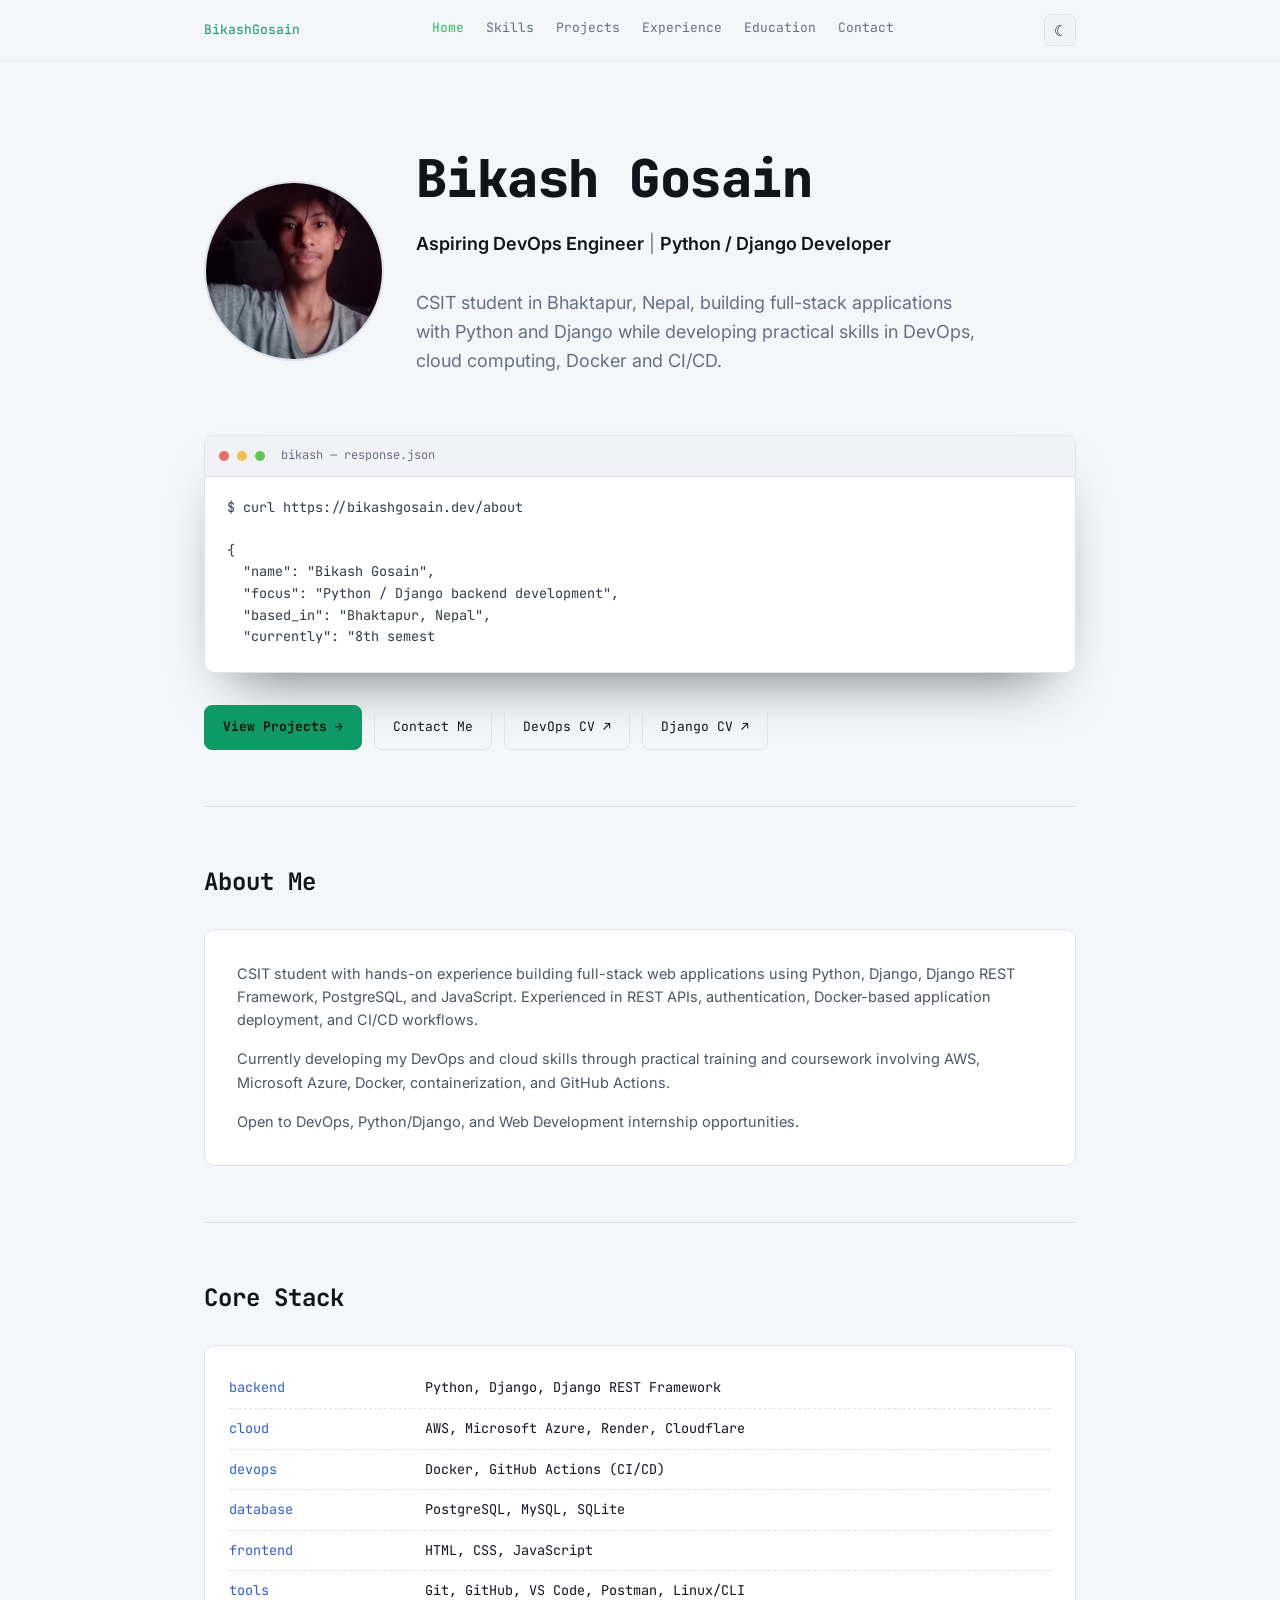
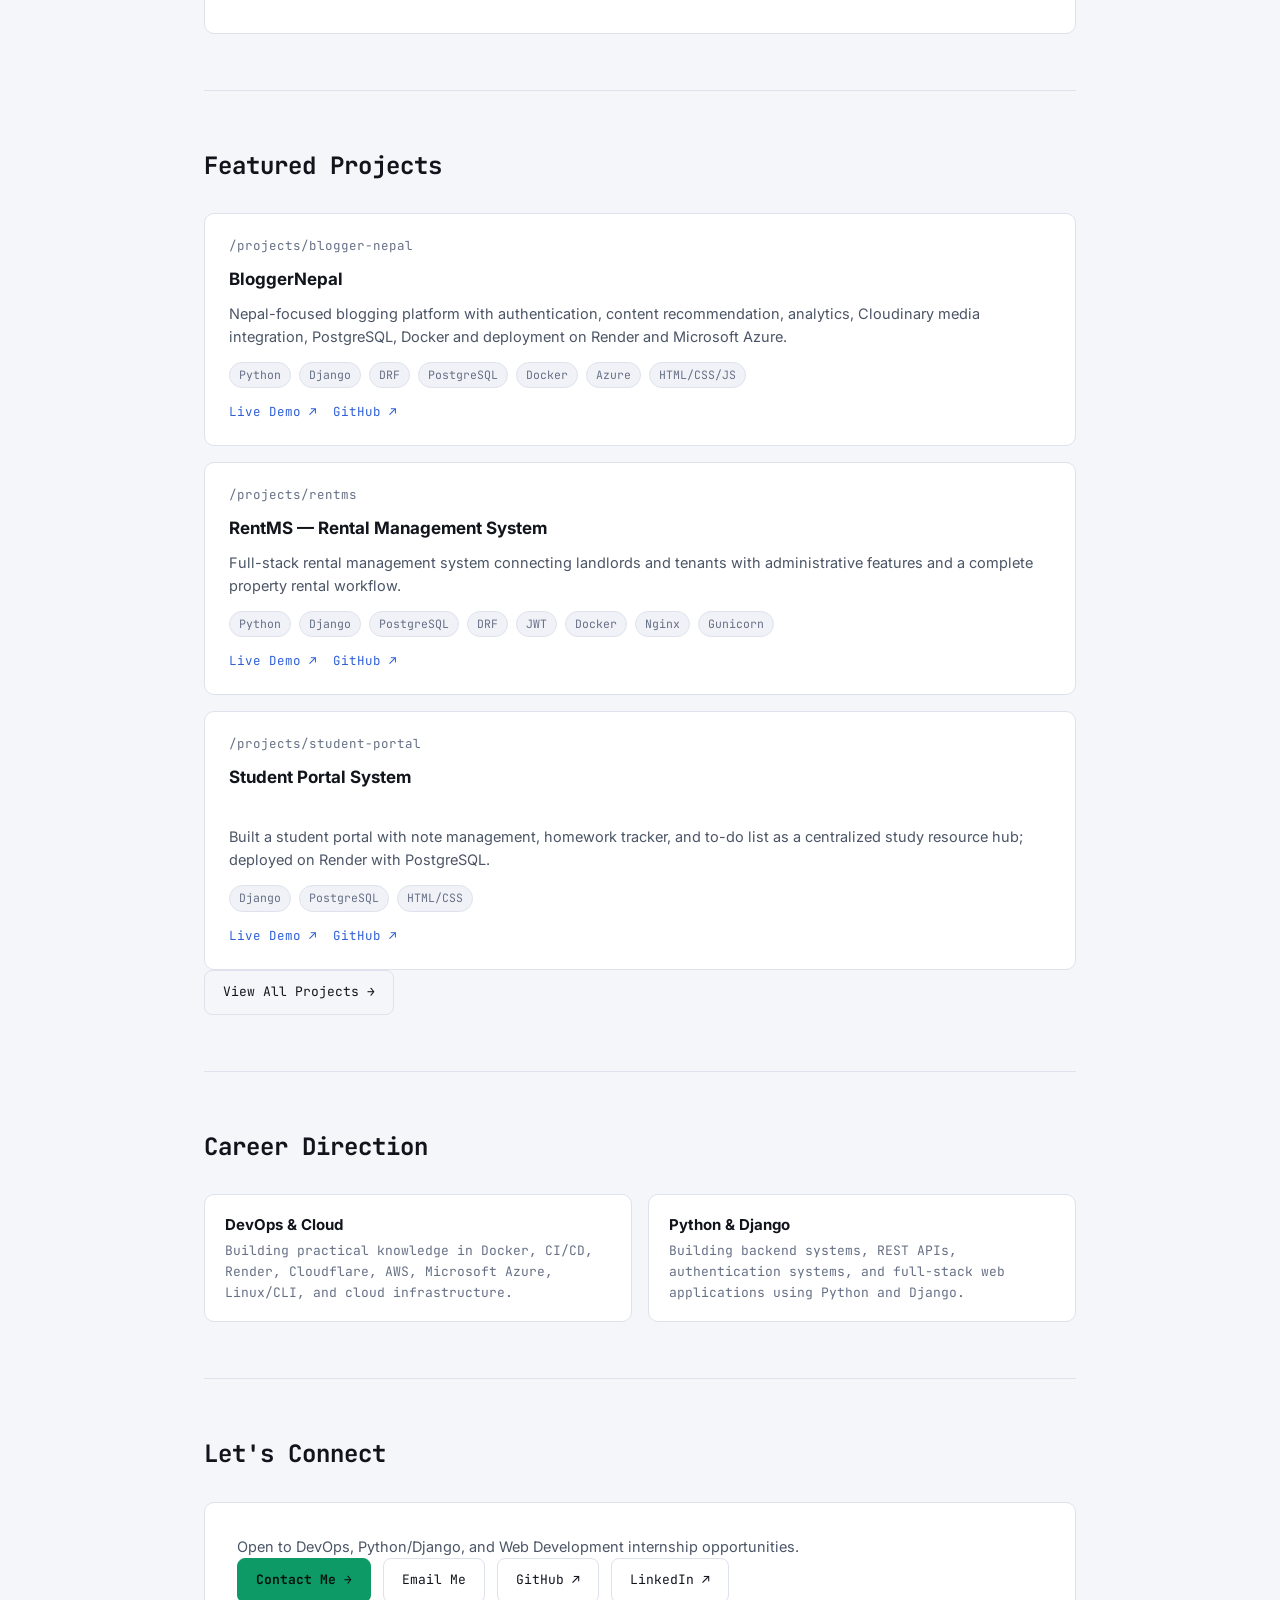
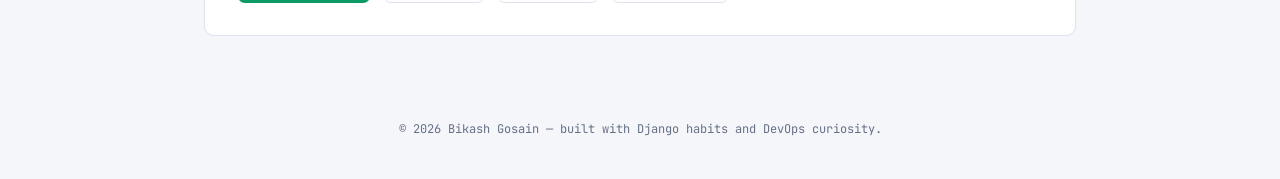
==== index.html @ 43675740 "update cv, add images for blogger nepal and student study porotol project" ====
<!DOCTYPE html>
<html lang="en">

<head>
  <meta charset="UTF-8">
  <meta name="viewport" content="width=device-width, initial-scale=1.0">

  <title>Bikash Gosain — DevOps Engineer & Python/Django Developer</title>

  <link rel="preconnect" href="https://fonts.googleapis.com">
  <link rel="preconnect" href="https://fonts.gstatic.com" crossorigin>

  <link
    href="https://fonts.googleapis.com/css2?family=JetBrains+Mono:wght@400;500;700;800&family=Inter:wght@400;500;600;700&display=swap"
    rel="stylesheet">

  <link rel="stylesheet" href="style.css">
</head>


<body>

  <header class="topbar">

    <div class="nav-inner">

      <span class="prompt">
        <a href="index.html">BikashGosain</a>
      </span>

      <nav class="routes" id="routes">

        <a href="index.html">Home</a>

        <a href="skills.html">Skills</a>

        <a href="projects.html">Projects</a>

        <a href="experience.html">Experience</a>

        <a href="education.html">Education</a>

        <a href="contact.html">Contact</a>

      </nav>


      <button class="theme-toggle" id="themeToggle" aria-label="Toggle light and dark theme">

        <span class="icon-sun">☀</span>
        <span class="icon-moon">☾</span>

      </button>


      <button class="nav-toggle" id="navToggle" aria-label="Toggle navigation" aria-expanded="false">

        menu

      </button>

    </div>

  </header>



  <main class="wrap">


    <!-- HERO -->

    <section class="hero" style="border-top:none;">

      <div class="hero-profile">

        <div class="profile-image-wrapper">
          <img src="assets/images/profile.jpeg" alt="Bikash Gosain" class="profile-image">
        </div>


        <div class="hero-content">

          <h1>
            Bikash Gosain
          </h1>

          <p class="role-line">
            <b>Aspiring DevOps Engineer</b>
            <span> | </span>
            <b>Python / Django Developer</b>
          </p>

          <p class="role-line">
            CSIT student in Bhaktapur, Nepal, building full-stack
            applications with Python and Django while developing
            practical skills in DevOps, cloud computing, Docker and CI/CD.
          </p>

        </div>

      </div>



      <!-- TERMINAL -->

      <div class="terminal">

        <div class="terminal-bar">

          <span class="dot r"></span>
          <span class="dot y"></span>
          <span class="dot g"></span>

          <span class="terminal-title">
            bikash — response.json
          </span>

        </div>


        <div class="terminal-body" id="typedOut" aria-label="Terminal output showing developer profile">
        </div>

      </div>



      <!-- BUTTONS -->

      <div class="cta-row">

        <a class="btn primary" href="projects.html">
          View Projects →
        </a>


        <a class="btn ghost" href="contact.html">
          Contact Me
        </a>


        <a class="btn ghost" href="assets/cv/Bikash-Gosain-DevOps-CV.pdf" target="_blank">
          DevOps CV ↗
        </a>


        <a class="btn ghost" href="assets/cv/Bikash-Gosain-Django-CV.pdf" target="_blank">
          Django CV ↗
        </a>

      </div>

    </section>



    <!-- PROFESSIONAL SUMMARY -->

    <section>




      <h2 class="section-title">
        About Me
      </h2>


      <div class="contact-panel">

        <p style="margin:0; color:var(--muted-text); font-size:14.5px;">

          CSIT student with hands-on experience building full-stack
          web applications using Python, Django, Django REST Framework,
          PostgreSQL, and JavaScript. Experienced in REST APIs,
          authentication, Docker-based application deployment, and
          CI/CD workflows.

        </p>


        <p style="margin:16px 0 0; color:var(--muted-text); font-size:14.5px;">

          Currently developing my DevOps and cloud skills through
          practical training and coursework involving AWS,
          Microsoft Azure, Docker, containerization,
          and GitHub Actions.

        </p>


        <p style="margin:16px 0 0; color:var(--muted-text); font-size:14.5px;">

          Open to DevOps, Python/Django, and Web Development
          internship opportunities.

        </p>

      </div>

    </section>



    <!-- CORE TECHNOLOGIES -->

    <section>




      <h2 class="section-title">
        Core Stack
      </h2>


      <div class="config">


        <div class="config-row">

          <span class="config-key">
            backend
          </span>

          <span class="config-val">
            Python, Django, Django REST Framework
          </span>

        </div>



        <div class="config-row">

          <span class="config-key">
            cloud
          </span>

          <span class="config-val">
            AWS, Microsoft Azure, Render, Cloudflare
          </span>

        </div>



        <div class="config-row">

          <span class="config-key">
            devops
          </span>

          <span class="config-val">
            Docker, GitHub Actions (CI/CD)
          </span>

        </div>



        <div class="config-row">

          <span class="config-key">
            database
          </span>

          <span class="config-val">
            PostgreSQL, MySQL, SQLite
          </span>

        </div>



        <div class="config-row">

          <span class="config-key">
            frontend
          </span>

          <span class="config-val">
            HTML, CSS, JavaScript
          </span>

        </div>



        <div class="config-row">

          <span class="config-key">
            tools
          </span>

          <span class="config-val">
            Git, GitHub, VS Code, Postman, Linux/CLI
          </span>

        </div>


      </div>

    </section>



    <!-- FEATURED PROJECTS -->

    <section>



      <h2 class="section-title">
        Featured Projects
      </h2>



      <div class="projects">


        <!-- BloggerNepal -->

        <article class="card">

          <div class="card-top">

            <span class="card-route">
              /projects/blogger-nepal
            </span>

          </div>


          <h3 class="card-title">
            BloggerNepal
          </h3>
          <p class="card-desc">

            Nepal-focused blogging platform with authentication,
            content recommendation, analytics, Cloudinary media
            integration, PostgreSQL, Docker and deployment on
  Render and Microsoft Azure.

          </p>


          <div class="tags">
            <span class="tag">Python</span>
            <span class="tag">Django</span>
            <span class="tag">DRF</span>
            <span class="tag">PostgreSQL</span>
            <span class="tag">Docker</span>
            <span class="tag">Azure</span>
            <span class="tag">HTML/CSS/JS</span>
          </div>


          <div class="card-links">

            <a href="https://web-based-blogging-platform-with-content.onrender.com" target="_blank"
              rel="noopener noreferrer">
              Live Demo ↗
            </a>

            <a href="https://github.com/BikashGosain/BloggerNepal" target="_blank" rel="noopener noreferrer">
              GitHub ↗
            </a>

          </div>

        </article>



        <!-- RentMS -->

        <article class="card">

          <div class="card-top">

            <span class="card-route">
              /projects/rentms
            </span>

          </div>


          <h3 class="card-title">
            RentMS — Rental Management System
          </h3>

          <p class="card-desc">

            Full-stack rental management system connecting
            landlords and tenants with administrative features
            and a complete property rental workflow.

          </p>


          <div class="tags">

            <span class="tag">Python</span>
            <span class="tag">Django</span>
            <span class="tag">PostgreSQL</span>
            <span class="tag">DRF</span>
            <span class="tag">JWT</span>
            <span class="tag">Docker</span>
            <span class="tag">Nginx</span>
            <span class="tag">Gunicorn</span>

          </div>


          <div class="card-links">

            <a href="https://bikashgosain.com.np" target="_blank" rel="noopener noreferrer">
              Live Demo ↗
            </a>

            <a href="https://github.com/BikashGosain/Rent_Management_System" target="_blank" rel="noopener noreferrer">
              GitHub ↗
            </a>

          </div>

        </article>
      <!-- Student Portal -->

      <article class="card">

        <div class="card-top">
          <span class="card-route">/projects/student-portal</span>
        </div>

        <h2 class="card-title">
          Student Portal System
        </h2>
<br>

        <p class="card-desc">
  Built a student portal with note management, homework
  tracker, and to-do list as a centralized study resource
  hub; deployed on Render with PostgreSQL.
</p>

        <div class="tags">
          <span class="tag">Django</span>
          <span class="tag">PostgreSQL</span>
          <span class="tag">HTML/CSS</span>
        </div>

        <div class="card-links">

          <a
            href="https://student-study-portal-lrz7.onrender.com"
            target="_blank"
            rel="noopener">
            Live Demo ↗
          </a>

          <a
            href="https://github.com/BikashGosain/Student-Study-Portal"
            target="_blank"
            rel="noopener">
            GitHub ↗
          </a>

        </div>

      </article>

      </div>



      <div class="cta-row">

        <a class="btn ghost" href="projects.html">
          View All Projects →
        </a>

      </div>

    </section>



    <!-- CAREER DIRECTION -->

    <section>



      <h2 class="section-title">
        Career Direction
      </h2>


      <div class="grid-2">


        <div class="mini-card">

          <h3>
            DevOps &amp; Cloud
          </h3>

          <p>

            Building practical knowledge in Docker,
            CI/CD, Render, Cloudflare, AWS, Microsoft Azure,
            Linux/CLI, and cloud infrastructure.

          </p>

        </div>



        <div class="mini-card">

          <h3>
            Python &amp; Django
          </h3>

          <p>

            Building backend systems, REST APIs,
            authentication systems, and full-stack
            web applications using Python and Django.

          </p>

        </div>


      </div>

    </section>



    <!-- CONTACT CTA -->

    <section>




      <h2 class="section-title">
        Let's Connect
      </h2>


      <div class="contact-panel">

        <p style="margin:0; color:var(--muted-text); font-size:14.5px;">

          Open to DevOps, Python/Django, and Web Development
          internship opportunities.

        </p>


        <div class="cta-row">

          <a class="btn primary" href="contact.html">
            Contact Me →
          </a>


          <a class="btn ghost" href="mailto:bikashgosain0@gmail.com">
            Email Me
          </a>


          <a class="btn ghost" href="https://github.com/BikashGosain" target="_blank" rel="noopener noreferrer">
            GitHub ↗
          </a>


          <a class="btn ghost" href="https://www.linkedin.com/in/bikash-gosain/" target="_blank"
            rel="noopener noreferrer">
            LinkedIn ↗
          </a>

        </div>

      </div>

    </section>


  </main>



  <footer>

    © <span id="year"></span>
    Bikash Gosain — built with Django habits and DevOps curiosity.

  </footer>



  <button class="to-top" id="toTop" aria-label="Scroll back to top">
    ↑
  </button>



  <script src="script.js"></script>

</body>

</html>
---- style.css ----
:root{
    --ink:#0B0E14;
    --panel:#12151E;
    --panel-alt:#171B26;
    --line:#242938;
    --fog:#8A93A6;
    --paper:#E9ECF3;
    --signal:#34D399;
    --signal-dim:#1F5B45;
    --wire:#5B8DEF;
    --warn:#F5B942;
    --muted-text:#B7BECC;
    --term-text:#C7CEDB;
    --radius:10px;
    --mono:'JetBrains Mono', ui-monospace, monospace;
    --sans:'Inter', -apple-system, sans-serif;
    color-scheme:dark;
  }
  html[data-theme="light"]{
    --ink:#F4F6FA;
    --panel:#FFFFFF;
    --panel-alt:#F0F2F7;
    --line:#DEE2EC;
    --fog:#667085;
    --paper:#12141C;
    --signal:#0E9A66;
    --signal-dim:#BFEBDC;
    --wire:#2F5FD6;
    --warn:#B4780A;
    --muted-text:#4B5566;
    --term-text:#33394A;
    color-scheme:light;
  }
  *{box-sizing:border-box;}
  html{scroll-behavior:smooth;}
  body{
    margin:0;
    background:var(--ink);
    color:var(--paper);
    font-family:var(--sans);
    line-height:1.6;
    -webkit-font-smoothing:antialiased;
    transition:background .2s ease, color .2s ease;
  }
  a{color:inherit;}
  ::selection{background:var(--signal-dim); color:var(--paper);}

  .wrap{max-width:920px; margin:0 auto; padding:0 24px;}

  /* ---------- NAV ---------- */
  header.topbar{
    position:sticky; top:0; z-index:50;
    background:color-mix(in srgb, var(--ink) 86%, transparent);
    backdrop-filter:blur(10px);
    border-bottom:1px solid var(--line);
    transition:background .2s ease, border-color .2s ease;
  }
  .nav-inner{
    max-width:920px; margin:0 auto; padding:14px 24px;
    display:flex; align-items:center; justify-content:space-between;
    font-family:var(--mono); font-size:13px;
  }
  .prompt{color:var(--signal); white-space:nowrap;}
  .prompt span{color:var(--fog);}
  .prompt a {
  color: inherit;
  text-decoration: none;
}
  nav.routes{display:flex; gap:22px;}
  nav.routes a{
    color:var(--fog); text-decoration:none; font-size:13px;
    transition:color .15s ease;
    border-bottom:1px solid transparent;
    padding-bottom:2px;
  }
  nav.routes a:hover, nav.routes a:focus-visible{ color:var(--paper); border-bottom-color:var(--signal); outline:none;}
  .nav-toggle{display:none; background:none; border:1px solid var(--line); color:var(--paper); border-radius:6px; padding:6px 10px; font-family:var(--mono); cursor:pointer;}

  @media (max-width:640px){
    nav.routes{
      position:absolute; top:100%; left:0; right:0;
      background:var(--panel); border-bottom:1px solid var(--line);
      flex-direction:column; padding:14px 24px; gap:14px;
      display:none;
    }
    nav.routes.open{display:flex;}
    .nav-toggle{display:inline-block;}
  }

  /* ---------- HERO ---------- */
  .hero{padding:76px 0 56px;}
  .eyebrow{
    font-family:var(--mono); font-size:12.5px; color:var(--signal);
    display:inline-flex; align-items:center; gap:8px;
    border:1px solid var(--signal-dim); background:rgba(52,211,153,0.06);
    padding:5px 10px; border-radius:6px; margin-bottom:22px;
  }
  .eyebrow::before{content:"●"; font-size:8px; color:var(--signal);}
  h1{
    font-family:var(--mono); font-weight:800;
    font-size:clamp(32px, 6vw, 52px);
    letter-spacing:-0.01em;
    margin:0 0 10px;
    color:var(--paper);
  }
  .role-line{
    font-size:18px; color:var(--fog); margin:0 0 30px; max-width:560px;
  }
  .role-line b{color:var(--paper); font-weight:600;}

  .terminal{
    background:var(--panel); border:1px solid var(--line); border-radius:var(--radius);
    overflow:hidden; box-shadow:0 30px 60px -30px rgba(0,0,0,0.6);
    margin-bottom:32px;
  }
  .terminal-bar{
    display:flex; align-items:center; gap:8px;
    padding:10px 14px; border-bottom:1px solid var(--line); background:var(--panel-alt);
  }
  .dot{width:10px; height:10px; border-radius:50%;}
  .dot.r{background:#ED6A5E;} .dot.y{background:#F4BF4F;} .dot.g{background:#61C554;}
  .terminal-title{margin-left:8px; font-family:var(--mono); font-size:12px; color:var(--fog);}
  .terminal-body{
    font-family:var(--mono); font-size:13.5px; padding:20px 22px 24px;
    color:var(--term-text); white-space:pre-wrap; min-height:168px;
  }
  .terminal-body .cmd{color:var(--signal);}
  .terminal-body .key{color:var(--wire);}
  .terminal-body .str{color:#E8B776;}
  .terminal-body .bool{color:var(--signal);}
  .cursor{display:inline-block; width:7px; height:15px; background:var(--signal); vertical-align:-2px; animation:blink 1s steps(1) infinite;}
  @media (prefers-reduced-motion: reduce){ .cursor{animation:none;} }
  @keyframes blink{50%{opacity:0;}}

  .cta-row{display:flex; flex-wrap:wrap; gap:12px;}
  .btn{
    font-family:var(--mono); font-size:13px; text-decoration:none;
    padding:11px 18px; border-radius:8px; border:1px solid var(--line);
    display:inline-flex; align-items:center; gap:8px; transition:all .15s ease;
  }
  .btn.primary{background:var(--signal); color:#04140D; border-color:var(--signal); font-weight:700;}
  .btn.primary:hover{background:#2ebd8a;}
  .btn.ghost{color:var(--paper);}
  .btn.ghost:hover{border-color:var(--fog);}

  /* ---------- SECTION SHELL ---------- */
  section{padding:56px 0; border-top:1px solid var(--line);}
  .route-label{
    font-family:var(--mono); font-size:12.5px; color:var(--fog);
    display:flex; align-items:center; gap:10px; margin-bottom:8px;
  }
  .method{color:var(--wire); font-weight:700;}
  .status{
    margin-left:auto; font-size:11px; color:var(--signal);
    border:1px solid var(--signal-dim); padding:2px 8px; border-radius:20px;
  }
  h2.section-title{
    font-family:var(--mono); font-size:24px; margin:0 0 28px; color:var(--paper);
  }

  /* ---------- SKILLS (config style) ---------- */
  .config{
    background:var(--panel); border:1px solid var(--line); border-radius:var(--radius);
    padding:22px 24px; font-family:var(--mono); font-size:13.5px;
  }
  .config-row{
    display:grid; grid-template-columns:180px 1fr; gap:16px;
    padding:9px 0; border-bottom:1px dashed var(--line);
  }
  .config-row:last-child{border-bottom:none;}
  .config-key{color:var(--wire);}
  .config-val{color:var(--paper);}
  @media (max-width:560px){
    .config-row{grid-template-columns:1fr;}
    .config-key{color:var(--wire); font-weight:700;}
  }

  /* ---------- PROJECTS ---------- */
  .projects{display:flex; flex-direction:column; gap:16px;}
  .card{
    background:var(--panel); border:1px solid var(--line); border-radius:var(--radius);
    padding:22px 24px; transition:border-color .15s ease, transform .15s ease;
  }
  .card:hover{border-color:#3a4257;}
  .card-top{
    display:flex; align-items:center; flex-wrap:wrap; gap:10px; margin-bottom:10px;
    font-family:var(--mono); font-size:12.5px;
  }
  .card-route{color:var(--fog);}
  .card-title{
    font-family:var(--sans); font-weight:700; font-size:17px; color:var(--paper);
    margin:0 0 8px;
  }
  .card-desc{color:var(--muted-text); font-size:14.5px; margin:0 0 14px;}
  .tags{display:flex; flex-wrap:wrap; gap:8px; margin-bottom:14px;}
  .tag{
    font-family:var(--mono); font-size:11.5px; color:var(--fog);
    background:var(--panel-alt); border:1px solid var(--line);
    padding:3px 9px; border-radius:20px;
  }
  .card-links{display:flex; gap:16px; font-family:var(--mono); font-size:12.5px;}
  .card-links a{color:var(--wire); text-decoration:none; border-bottom:1px solid transparent;}
  .card-links a:hover{border-bottom-color:var(--wire);}

  /* ---------- EXPERIENCE (log style) ---------- */
  .log{border-left:2px solid var(--line); margin-left:6px; padding-left:24px;}
  .log-entry{position:relative; padding-bottom:32px;}
  .log-entry:last-child{padding-bottom:0;}
  .log-entry::before{
    content:""; position:absolute; left:-30px; top:4px;
    width:9px; height:9px; border-radius:50%; background:var(--signal);
    box-shadow:0 0 0 4px rgba(52,211,153,0.12);
  }
  .log-time{font-family:var(--mono); font-size:12px; color:var(--signal); margin-bottom:4px;}
  .log-role{font-weight:700; font-size:16px; color:var(--paper); margin:0 0 2px;}
  .log-org{font-family:var(--mono); font-size:12.5px; color:var(--fog); margin-bottom:10px;}
  .log-entry ul{margin:0; padding-left:18px; color:var(--muted-text); font-size:14.5px;}
  .log-entry li{margin-bottom:6px;}

  /* ---------- EDUCATION / CERTS ---------- */
  .grid-2{display:grid; grid-template-columns:1fr 1fr; gap:16px;}
  @media (max-width:640px){ .grid-2{grid-template-columns:1fr;} }
  .mini-card{
    background:var(--panel); border:1px solid var(--line); border-radius:var(--radius);
    padding:18px 20px;
  }
  .mini-card h3{margin:0 0 4px; font-size:15px; color:var(--paper);}
  .mini-card p{margin:0; font-size:13px; color:var(--fog); font-family:var(--mono);}
  .pill-list{display:flex; flex-wrap:wrap; gap:8px; margin-top:14px;}
  .pill{
    font-family:var(--mono); font-size:12px; color:var(--paper);
    background:var(--panel-alt); border:1px solid var(--line); padding:5px 11px; border-radius:20px;
  }

  /* ---------- CONTACT ---------- */
  .contact-panel{
    background:var(--panel); border:1px solid var(--line); border-radius:var(--radius);
    padding:32px; text-align:left;
  }
  .contact-grid{display:flex; flex-wrap:wrap; gap:28px; margin-top:18px;}
  .contact-item{font-family:var(--mono); font-size:13.5px;}
  .contact-item .k{color:var(--fog); display:block; font-size:11.5px; margin-bottom:4px;}
  .contact-item a{color:var(--wire); text-decoration:none;}
  .contact-item a:hover{text-decoration:underline;}

  footer{
    padding:28px 0 40px; text-align:center;
    font-family:var(--mono); font-size:12px; color:var(--fog);
  }

  /* ---------- THEME TOGGLE ---------- */
  .theme-toggle{
    background:var(--panel-alt); border:1px solid var(--line); color:var(--paper);
    width:32px; height:32px; border-radius:7px; cursor:pointer;
    display:inline-flex; align-items:center; justify-content:center;
    font-size:15px; line-height:1; transition:border-color .15s ease, background .2s ease;
    margin-left:18px;
  }
  .theme-toggle:hover{border-color:var(--fog);}
  .theme-toggle .icon-moon{display:none;}
  html[data-theme="light"] .theme-toggle .icon-sun{display:none;}
  html[data-theme="light"] .theme-toggle .icon-moon{display:inline;}
  .nav-inner{gap:10px;}

  /* ---------- SCROLL TO TOP ---------- */
  .to-top{
    position:fixed; right:22px; bottom:22px; z-index:60;
    width:42px; height:42px; border-radius:50%;
    background:var(--signal); color:#04140D; border:none;
    font-family:var(--mono); font-size:16px; font-weight:700; cursor:pointer;
    display:flex; align-items:center; justify-content:center;
    box-shadow:0 10px 24px -8px rgba(0,0,0,0.5);
    opacity:0; visibility:hidden; transform:translateY(8px);
    transition:opacity .2s ease, transform .2s ease, visibility .2s ease;
  }
  .to-top.visible{opacity:1; visibility:visible; transform:translateY(0);}
  .to-top:hover{background:#2ebd8a;}
  @media (prefers-reduced-motion: reduce){
    .to-top{transition:opacity .2s ease, visibility .2s ease;}
  }

  /* Contact Page */

.contact-page {
    max-width: 900px;
    margin: 0 auto;
    padding: 120px 24px 80px;
}

.contact-page h1 {
    font-size: clamp(42px, 7vw, 72px);
    margin-bottom: 20px;
}

.contact-page > p {
    color: var(--muted);
    margin-bottom: 45px;
    font-size: 16px;
}

.contact-form {
    display: flex;
    flex-direction: column;
    gap: 12px;
    max-width: 700px;
}

.contact-form label {
    font-family: var(--mono);
    font-size: 13px;
    color: var(--fog);
    margin-top: 8px;
}

.contact-form input,
.contact-form textarea {
    width: 100%;
    padding: 14px 16px;
    background: var(--panel-alt);
    color: var(--paper);
    border: 1px solid var(--line);
    border-radius: 7px;
    font-family: var(--sans);
    font-size: 14px;
    outline: none;
}

.contact-form input:focus,
.contact-form textarea:focus {
    border-color: var(--signal);
}

.contact-form textarea {
    resize: vertical;
    min-height: 160px;
}

.contact-form button {
    align-self: flex-start;
    margin-top: 15px;
    padding: 12px 22px;
    background: var(--signal);
    color: #04140D;
    border: 1px solid var(--signal);
    border-radius: 7px;
    font-family: var(--mono);
    font-weight: 700;
    cursor: pointer;
}

.contact-form button:hover {
    opacity: 0.9;
}

/* =========================
   Profile / Hero
   ========================= */

.hero-profile {
  display: flex;
  align-items: center;
  gap: 32px;
  margin-bottom: 30px;
}

.profile-image-wrapper {
  flex: 0 0 180px;
  width: 180px;
  height: 180px;
}

.profile-image {
  width: 100%;
  height: 100%;
  object-fit: cover;
  border-radius: 50%;
  border: 2px solid var(--line);
  display: block;
}

.hero-content {
  flex: 1;
}

.hero-content h1 {
  margin-top: 0;
}


/* Mobile */

@media (max-width: 700px) {

  .hero-profile {
    flex-direction: column;
    text-align: center;
    gap: 20px;
  }

  .profile-image-wrapper {
    width: 150px;
    height: 150px;
  }

  .hero-content {
    width: 100%;
  }

}
.routes a {
  position: relative;
  color: var(--muted-text);
  text-decoration: none;
  transition: color 0.2s ease;
}

.routes a::after {
  content: "";
  position: absolute;
  left: 0;
  bottom: -6px;
  width: 0;
  height: 2px;
  background: var(--accent);
  transition: width 0.2s ease;
}

.routes a:hover,
.routes a.active {
  color: #22c55e;
}

.routes a:hover::after,
.routes a.active::after {
  width: 100%;
}

/* Project Images */

/* Project Images */

.project-images {
    display: grid;
    grid-template-columns: repeat(auto-fit, minmax(250px, 1fr));
    gap: 20px;
    margin-top: 30px;
}

.project-images img {
    width: 100%;
    height: 250px;
    object-fit: contain;
    display: block;
    border-radius: 12px;
    background: var(--card-bg, #f5f5f5);
    padding: 10px;
    box-sizing: border-box;
    transition: transform 0.3s ease;
}

.project-images img:hover {
    transform: scale(1.03);
}
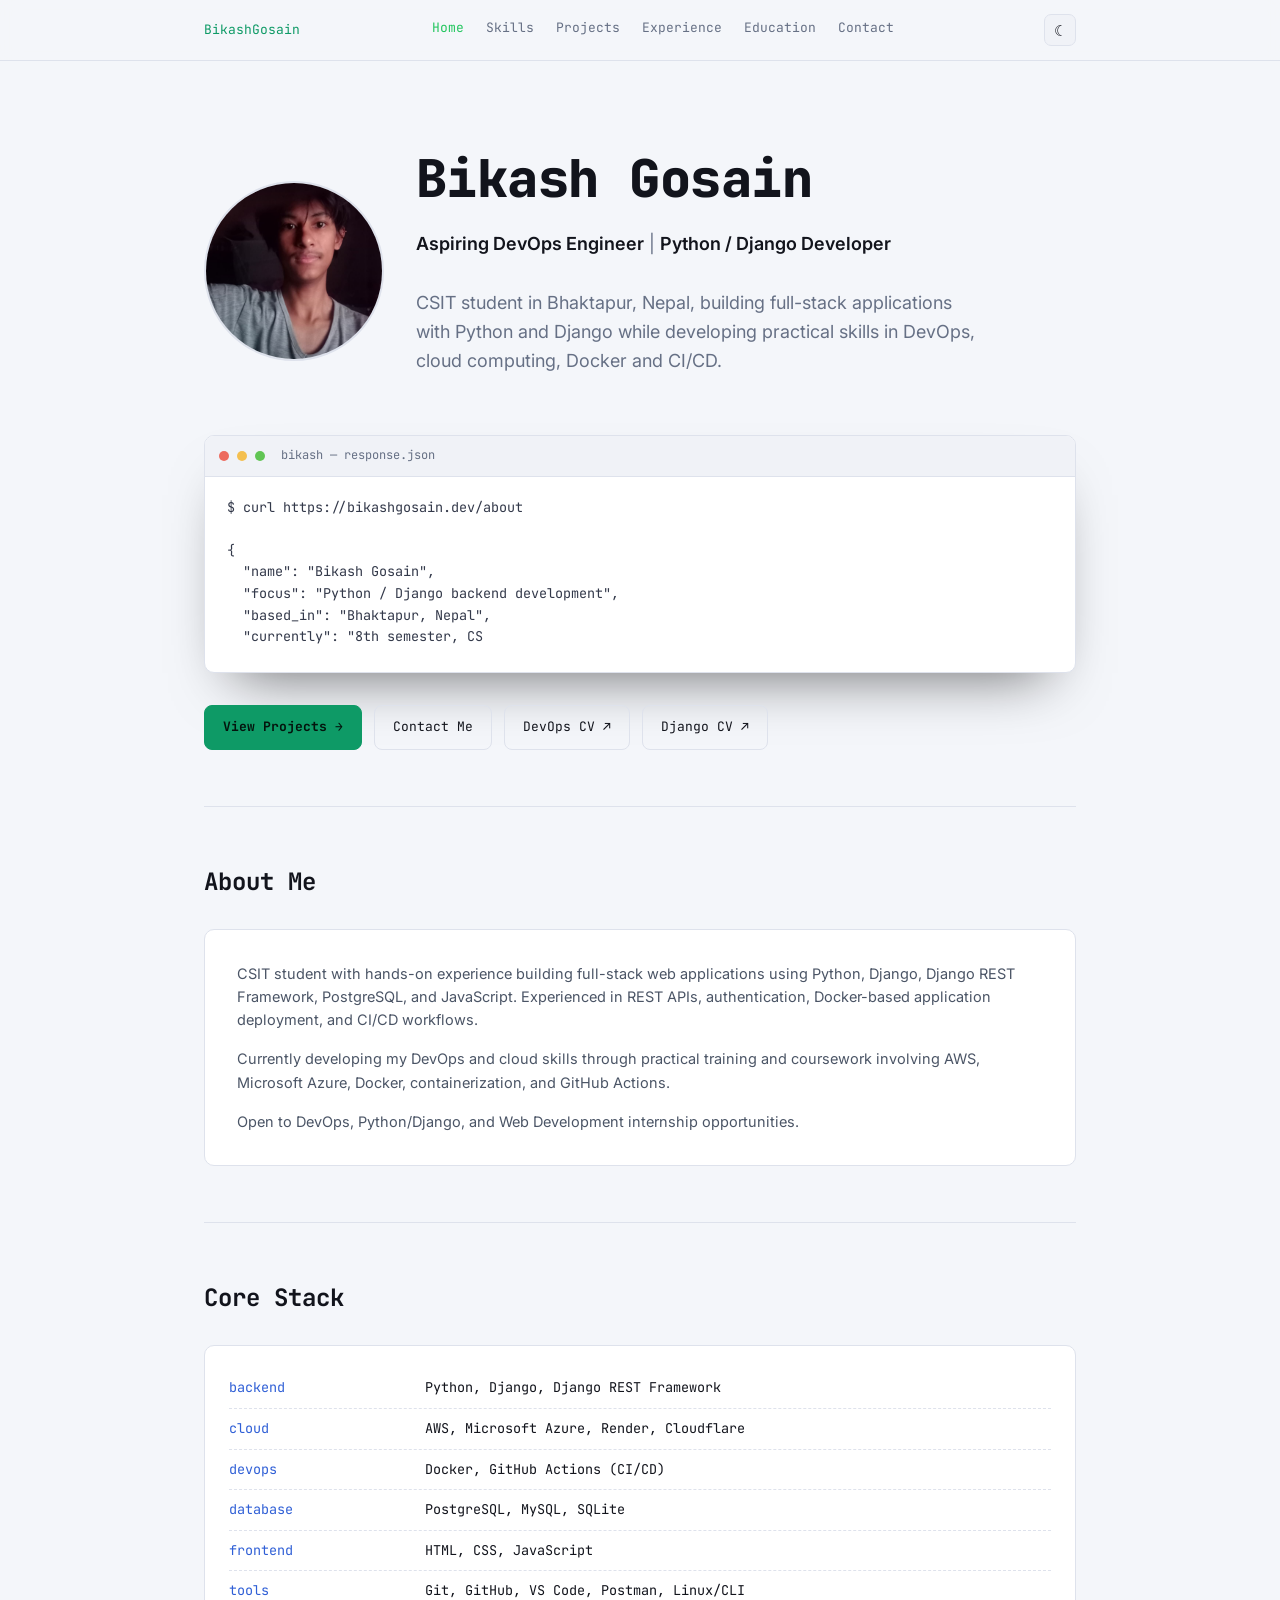
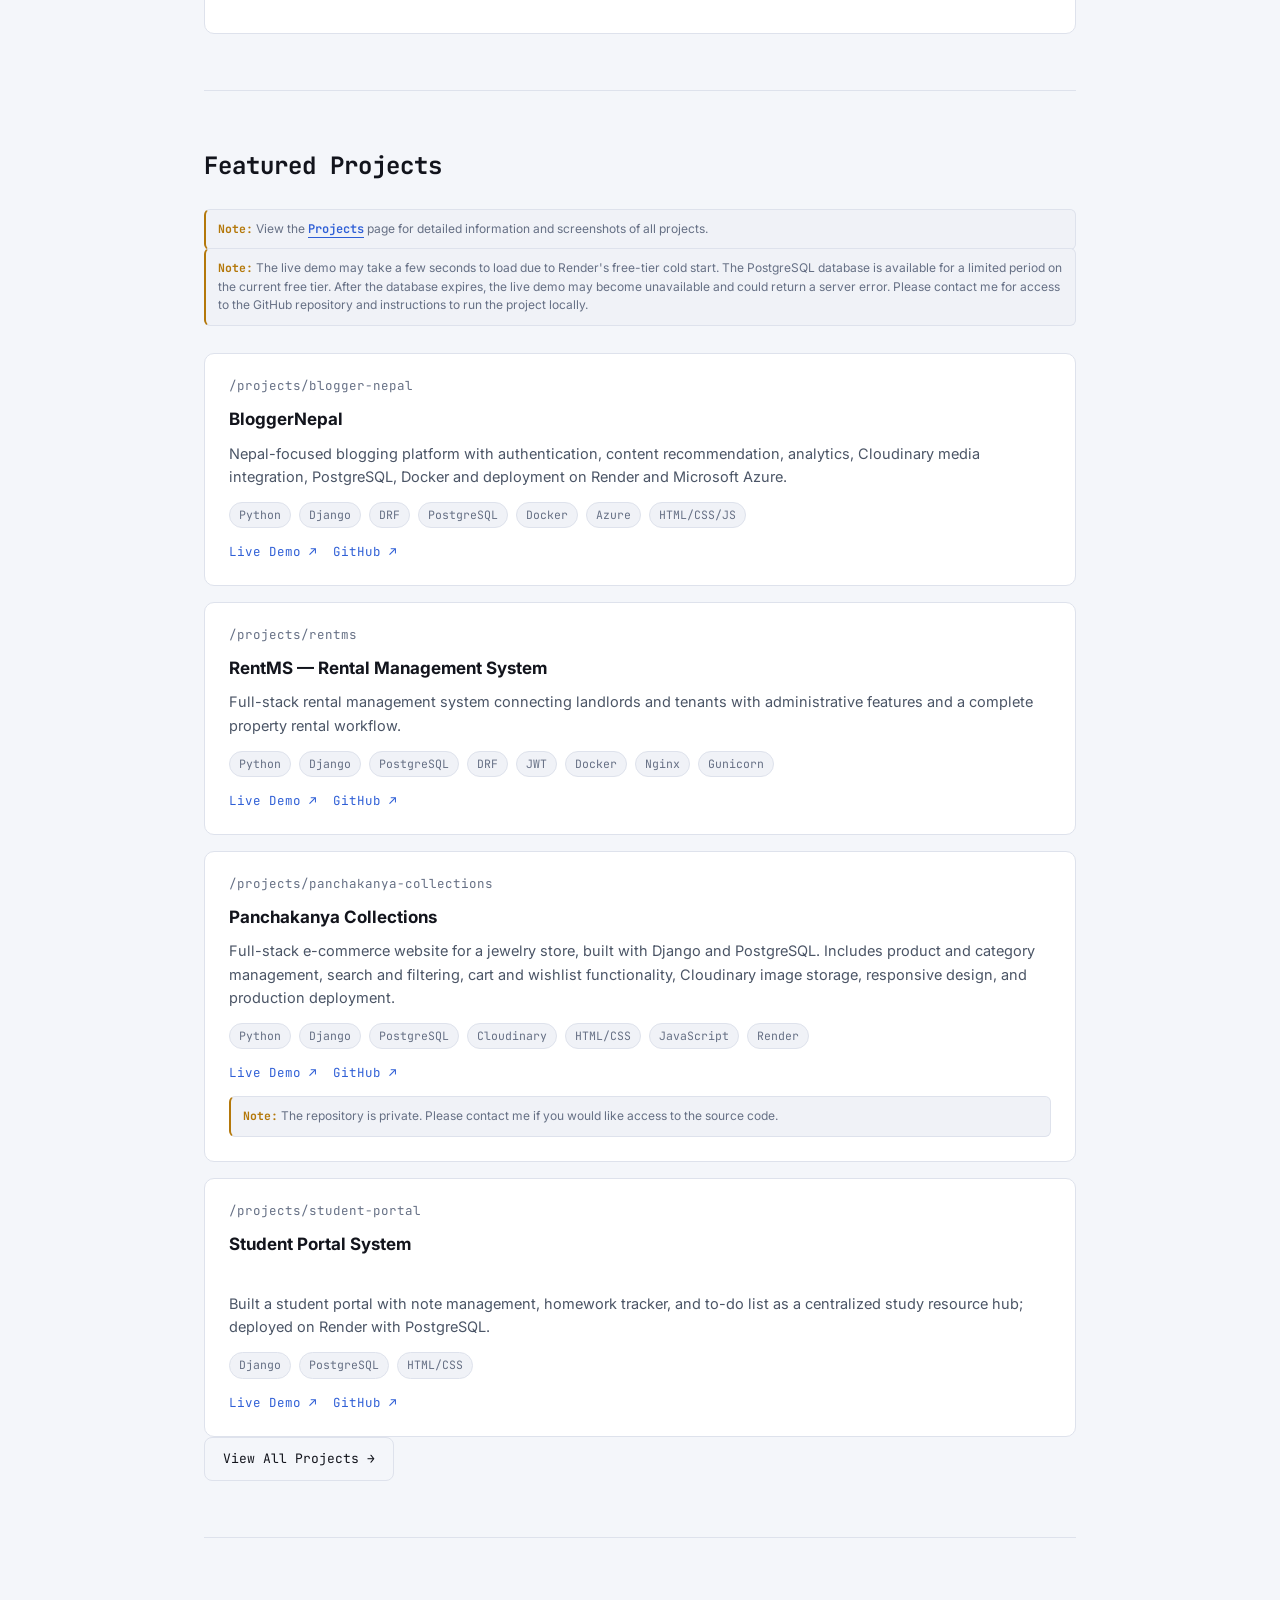
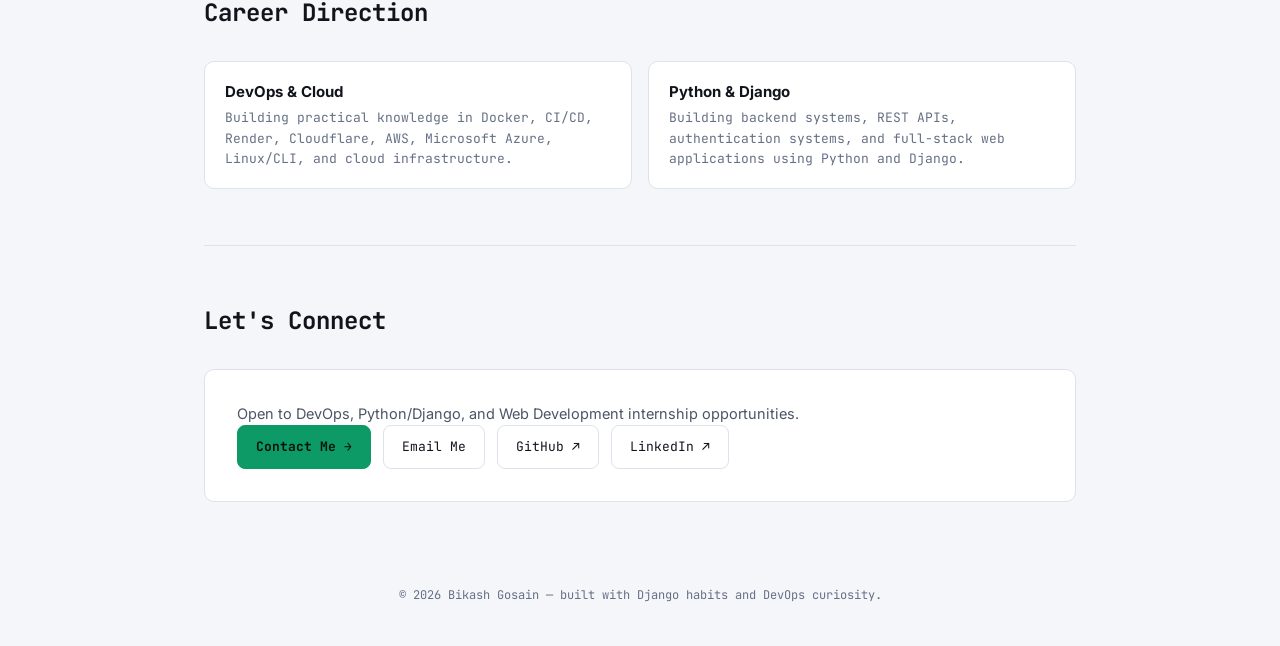
==== commit fa52c086: "add project and add notes for projects" ====
--- a/index.html
+++ b/index.html
@@ -317,7 +317,20 @@
       <h2 class="section-title">
         Featured Projects
       </h2>
-
+    <p class="card-note">
+      <strong>Note:</strong>
+      View the <a href="projects.html">Projects</a> page for detailed information
+      and screenshots of all projects.
+    </p>
+    <p class="card-note">
+      <strong>Note:</strong>
+      The live demo may take a few seconds to load due to Render's free-tier
+      cold start. The PostgreSQL database is available for a limited period
+      on the current free tier. After the database expires, the live demo
+      may become unavailable and could return a server error. Please contact
+      me for access to the GitHub repository and instructions to run the
+      project locally.
+    </p><br>
 
 
       <div class="projects">
@@ -430,6 +443,61 @@
           </div>
 
         </article>
+              <!-- Panchakanya Collections Project -->
+
+<article class="card">
+
+  <div class="card-top">
+    <span class="card-route">/projects/panchakanya-collections</span>
+  </div>
+
+  <h2 class="card-title">
+    Panchakanya Collections
+  </h2>
+
+  <p class="card-desc">
+    Full-stack e-commerce website for a jewelry store, built with
+    Django and PostgreSQL. Includes product and category management,
+    search and filtering, cart and wishlist functionality,
+    Cloudinary image storage, responsive design, and production deployment.
+  </p>
+
+  <div class="tags">
+    <span class="tag">Python</span>
+    <span class="tag">Django</span>
+    <span class="tag">PostgreSQL</span>
+    <span class="tag">Cloudinary</span>
+    <span class="tag">HTML/CSS</span>
+    <span class="tag">JavaScript</span>
+    <span class="tag">Render</span>
+  </div>
+
+  <div class="card-links">
+
+    <a
+      href="https://panchakanya-collections.onrender.com"
+      target="_blank"
+      rel="noopener">
+      Live Demo ↗
+    </a>
+
+    <a
+      href="https://github.com/BikashGosain/panchakanya-collections"
+      target="_blank"
+      rel="noopener">
+      GitHub ↗
+    </a>
+
+    <p class="card-note">
+      <strong>Note:</strong>
+      The repository is private. Please contact me if you would like
+      access to the source code.
+    </p>
+
+  </div>
+
+</article>
+
       <!-- Student Portal -->
 
       <article class="card">
--- a/style.css
+++ b/style.css
@@ -198,10 +198,59 @@
     background:var(--panel-alt); border:1px solid var(--line);
     padding:3px 9px; border-radius:20px;
   }
-  .card-links{display:flex; gap:16px; font-family:var(--mono); font-size:12.5px;}
-  .card-links a{color:var(--wire); text-decoration:none; border-bottom:1px solid transparent;}
-  .card-links a:hover{border-bottom-color:var(--wire);}
-
+.card-links {
+  display: flex;
+  flex-wrap: wrap;
+  align-items: center;
+  gap: 16px;
+  font-family: var(--mono);
+  font-size: 12.5px;
+}
+
+.card-links a {
+  color: var(--wire);
+  text-decoration: none;
+  border-bottom: 1px solid transparent;
+}
+
+.card-links a:hover {
+  border-bottom-color: var(--wire);
+}
+
+.card-note {
+  flex-basis: 100%;
+  margin: -4px 0 2px;
+  padding: 10px 12px;
+
+  color: var(--fog);
+  background: var(--panel-alt);
+  border: 1px solid var(--line);
+  border-left: 2px solid var(--warn);
+  border-radius: 6px;
+
+  font-family: var(--sans);
+  font-size: 12px;
+  line-height: 1.55;
+}
+
+.card-note strong {
+  color: var(--warn);
+  font-family: var(--mono);
+  font-size: 11.5px;
+}
+.card-note a {
+  color: var(--wire);
+  font-family: var(--mono);
+  font-weight: 600;
+  text-decoration: none;
+  border-bottom: 1px solid var(--wire);
+  transition: color 0.15s ease, border-color 0.15s ease;
+}
+
+.card-note a:hover {
+  color: var(--signal);
+  border-bottom-color: var(--signal);
+}
   /* ---------- EXPERIENCE (log style) ---------- */
   .log{border-left:2px solid var(--line); margin-left:6px; padding-left:24px;}
   .log-entry{position:relative; padding-bottom:32px;}
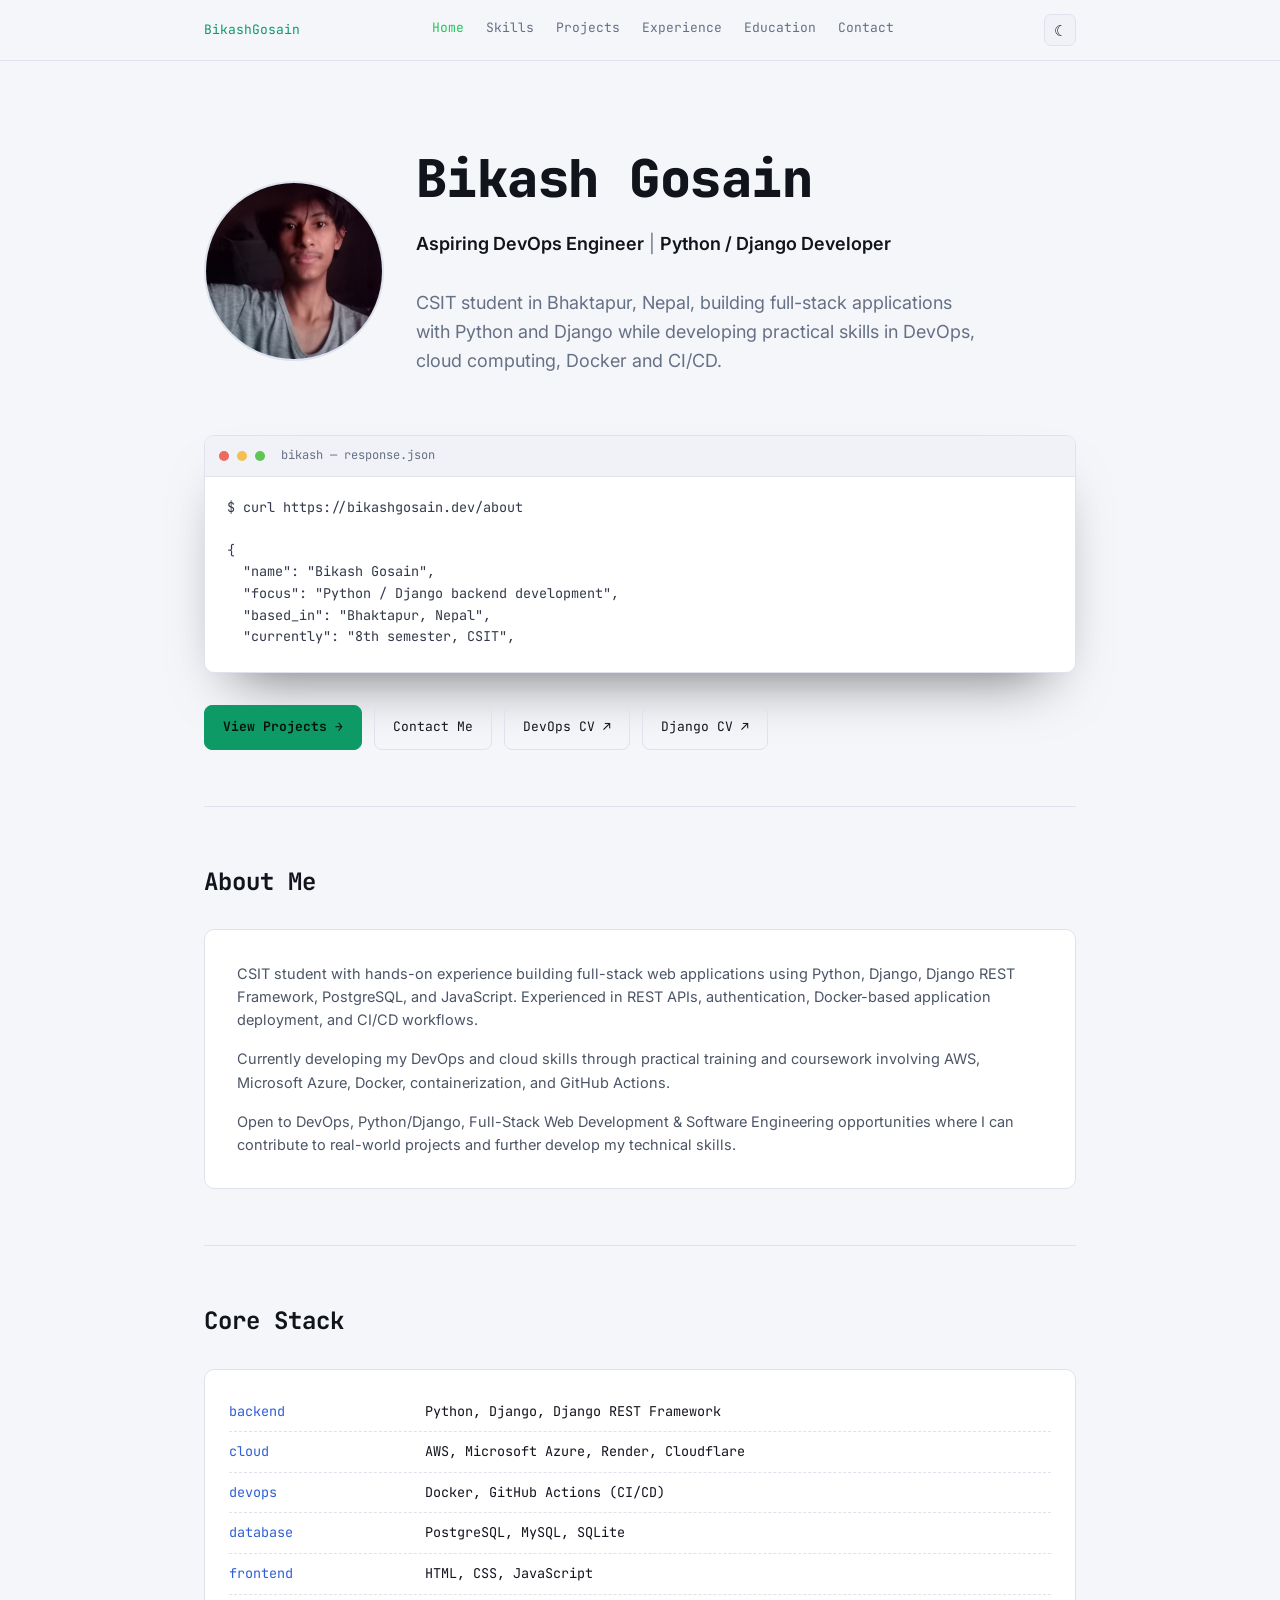
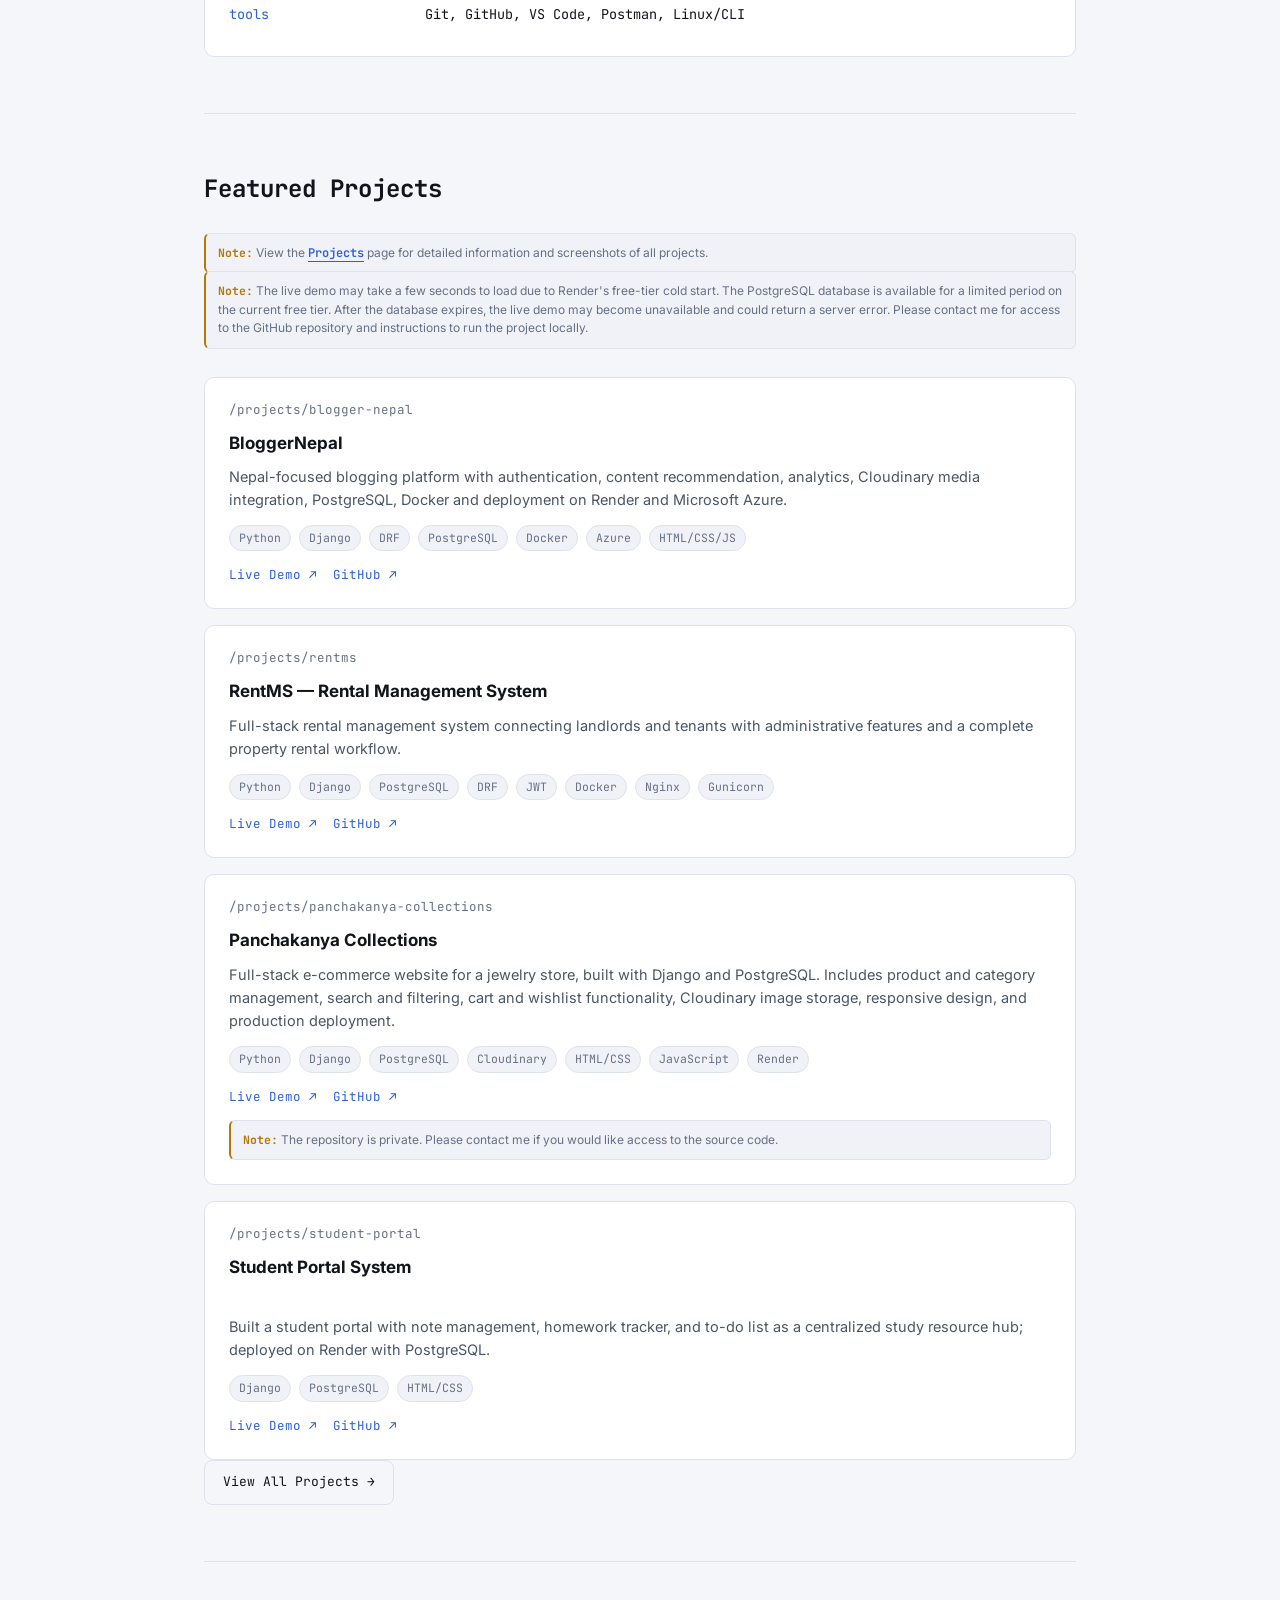
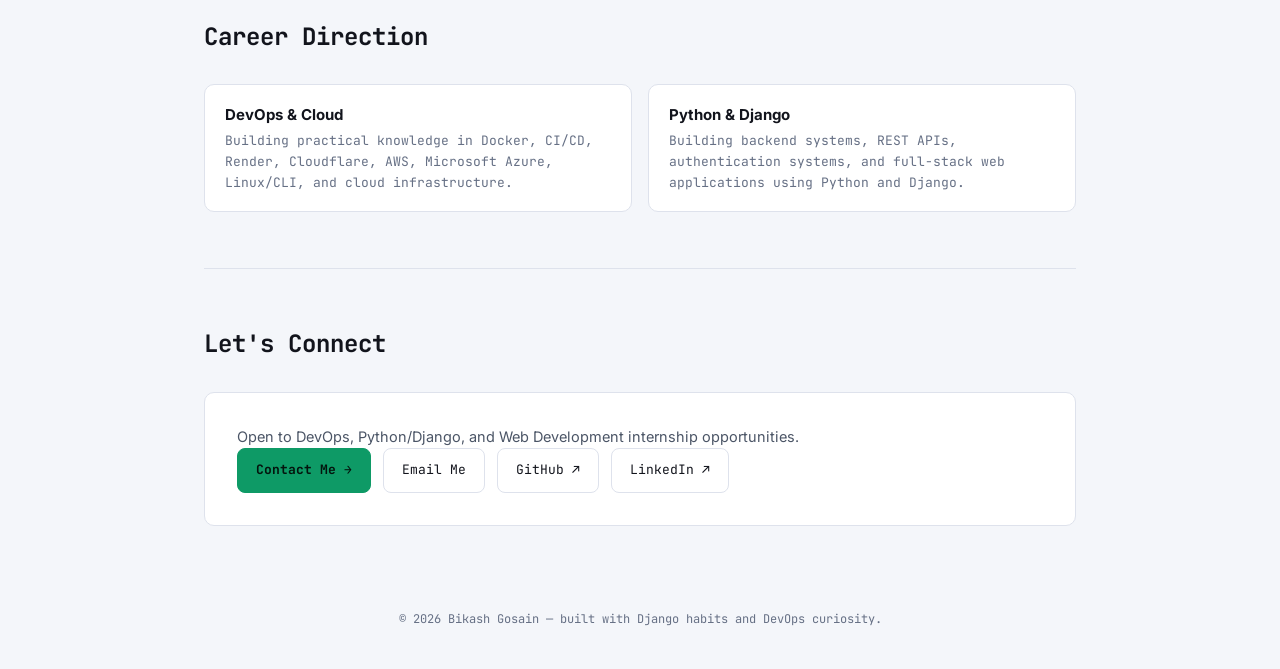
==== commit 75d45bbe: "updated cv and put more roles" ====
--- a/index.html
+++ b/index.html
@@ -193,8 +193,8 @@
 
         <p style="margin:16px 0 0; color:var(--muted-text); font-size:14.5px;">
 
-          Open to DevOps, Python/Django, and Web Development
-          internship opportunities.
+          Open to DevOps, Python/Django, Full-Stack Web Development & Software Engineering
+          opportunities where I can contribute to real-world projects and further develop my technical skills.
 
         </p>
 
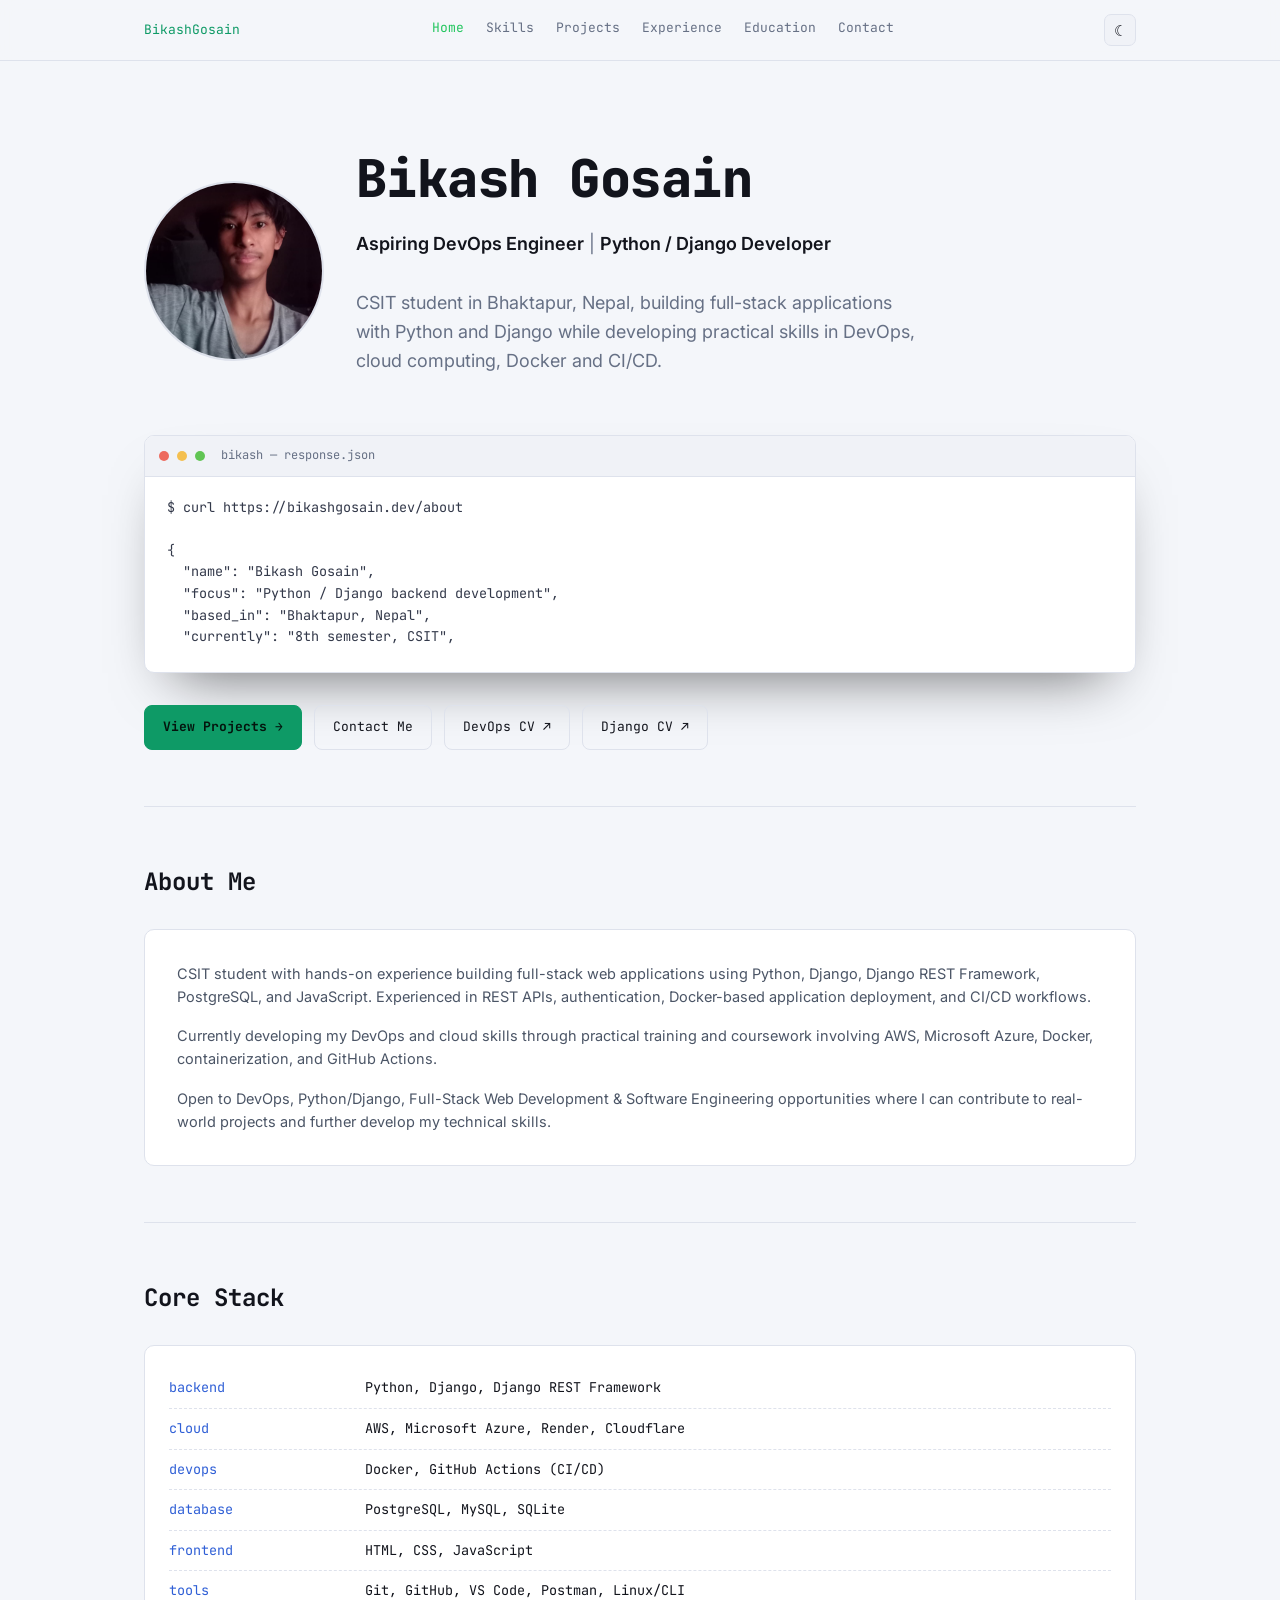
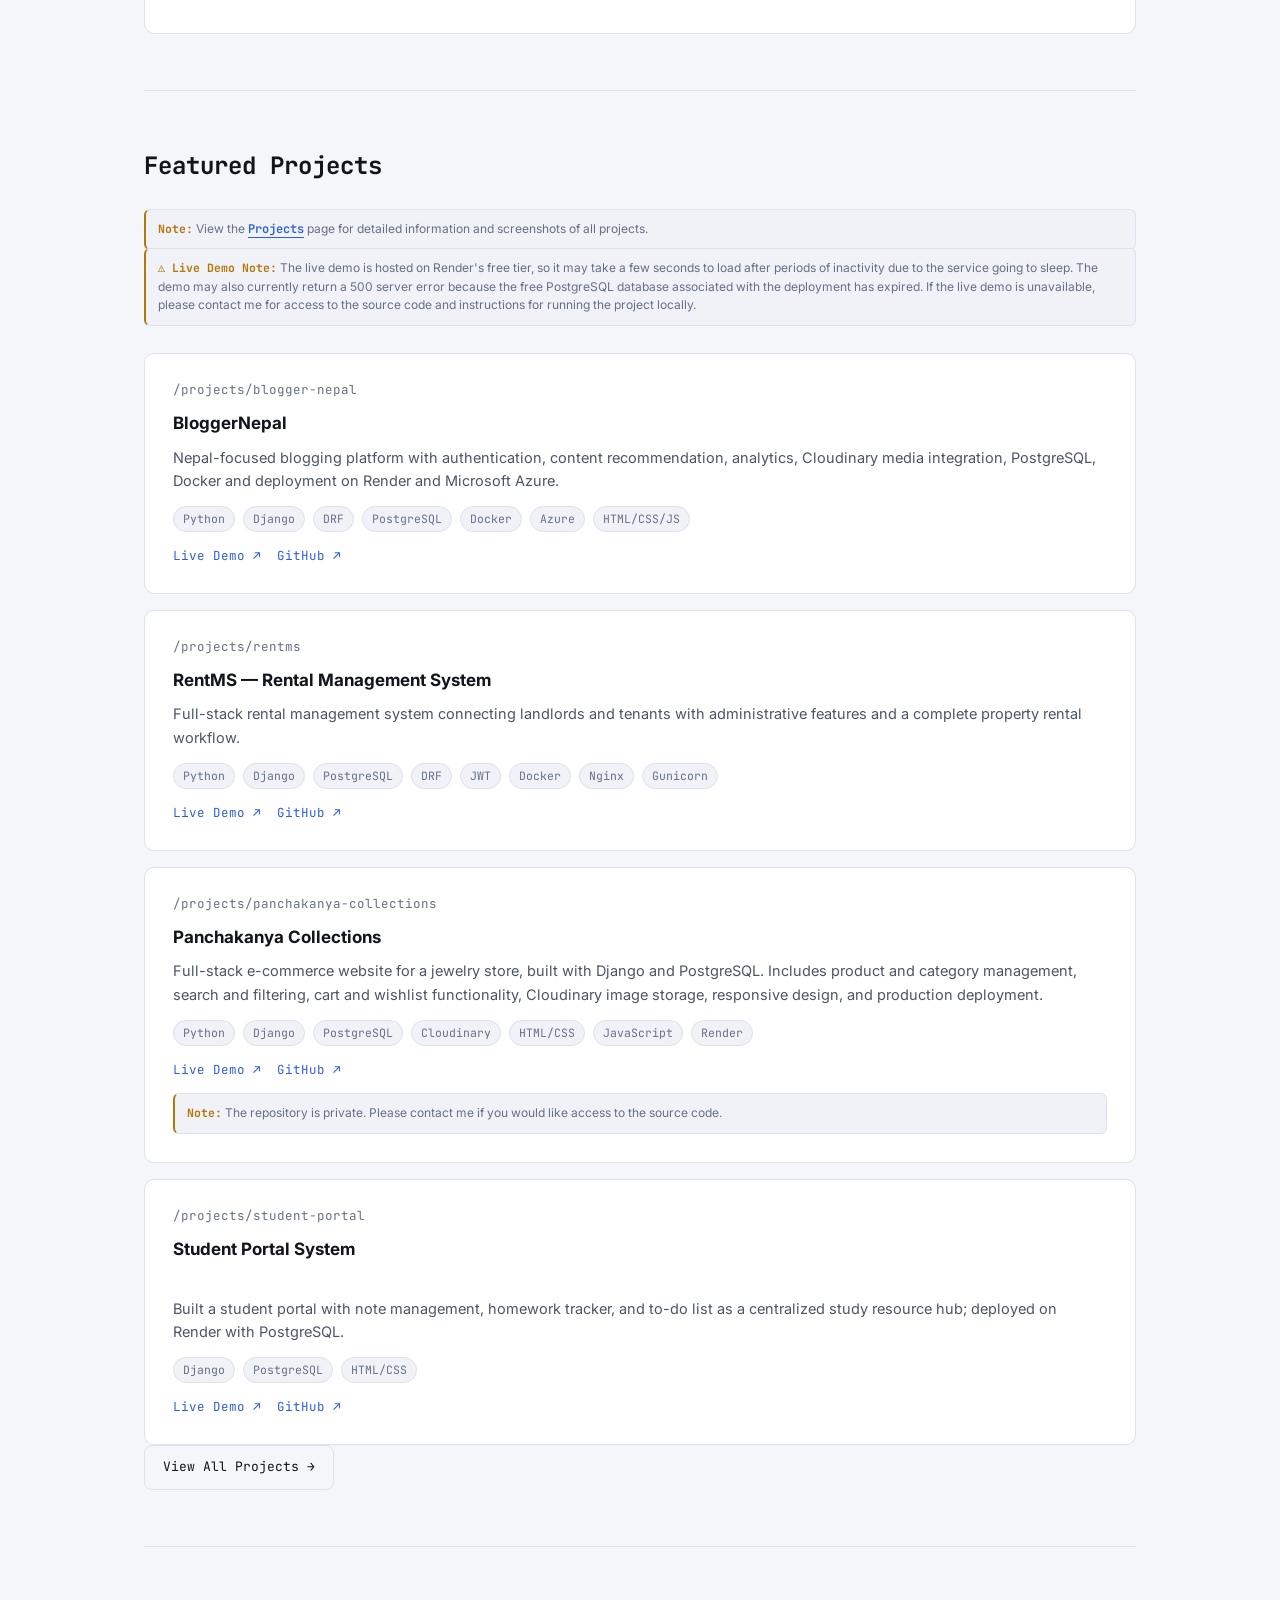
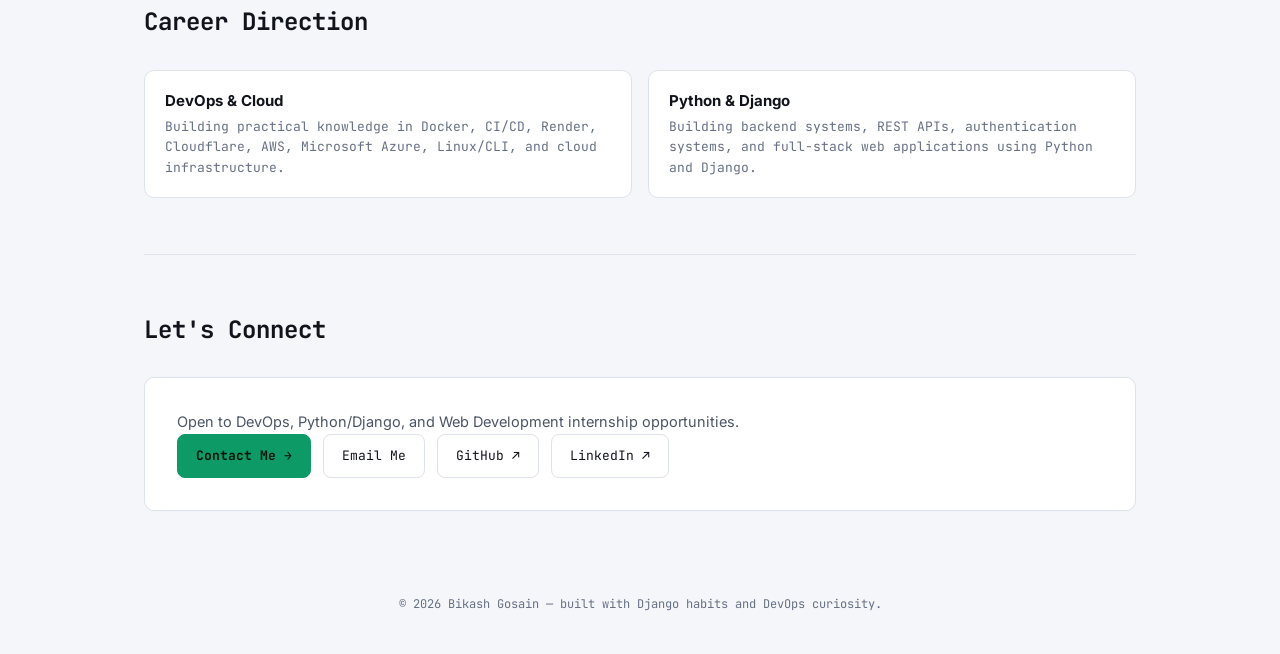
==== commit 930ddad3: "Update live demo note for clarity on availability and access instructions" ====
--- a/index.html
+++ b/index.html
@@ -323,13 +323,8 @@
       and screenshots of all projects.
     </p>
     <p class="card-note">
-      <strong>Note:</strong>
-      The live demo may take a few seconds to load due to Render's free-tier
-      cold start. The PostgreSQL database is available for a limited period
-      on the current free tier. After the database expires, the live demo
-      may become unavailable and could return a server error. Please contact
-      me for access to the GitHub repository and instructions to run the
-      project locally.
+      <strong>⚠️ Live Demo Note:</strong>
+      The live demo is hosted on Render's free tier, so it may take a few seconds to load after periods of inactivity due to the service going to sleep. The demo may also currently return a 500 server error because the free PostgreSQL database associated with the deployment has expired. If the live demo is unavailable, please contact me for access to the source code and instructions for running the project locally.
     </p><br>
 
 
--- a/style.css
+++ b/style.css
@@ -45,7 +45,7 @@
   a{color:inherit;}
   ::selection{background:var(--signal-dim); color:var(--paper);}
 
-  .wrap{max-width:920px; margin:0 auto; padding:0 24px;}
+  .wrap{max-width:1040px; margin:0 auto; padding:0 24px;}
 
   /* ---------- NAV ---------- */
   header.topbar{
@@ -55,10 +55,17 @@
     border-bottom:1px solid var(--line);
     transition:background .2s ease, border-color .2s ease;
   }
-  .nav-inner{
-    max-width:920px; margin:0 auto; padding:14px 24px;
-    display:flex; align-items:center; justify-content:space-between;
-    font-family:var(--mono); font-size:13px;
+  .nav-inner {
+    max-width: 1040px;
+    margin: 0 auto;
+    padding: 14px 24px;
+
+    display: flex;
+    align-items: center;
+    justify-content: space-between;
+
+    font-family: var(--mono);
+    font-size: 13px;
   }
   .prompt{color:var(--signal); white-space:nowrap;}
   .prompt span{color:var(--fog);}
@@ -177,9 +184,16 @@
 
   /* ---------- PROJECTS ---------- */
   .projects{display:flex; flex-direction:column; gap:16px;}
-  .card{
-    background:var(--panel); border:1px solid var(--line); border-radius:var(--radius);
-    padding:22px 24px; transition:border-color .15s ease, transform .15s ease;
+  .card {
+    background: var(--panel);
+    border: 1px solid var(--line);
+    border-radius: var(--radius);
+
+    padding: 26px 28px;
+
+    transition:
+      border-color 0.15s ease,
+      transform 0.15s ease;
   }
   .card:hover{border-color:#3a4257;}
   .card-top{
@@ -484,29 +498,89 @@
   width: 100%;
 }
 
-/* Project Images */
-
-/* Project Images */
+/*/* =========================
+   Project Images / Gallery
+   ========================= */
 
 .project-images {
-    display: grid;
-    grid-template-columns: repeat(auto-fit, minmax(250px, 1fr));
-    gap: 20px;
-    margin-top: 30px;
-}
-
+  display: grid;
+  grid-template-columns: repeat(2, minmax(0, 1fr));
+  gap: 18px;
+  margin: 22px 0 26px;
+}
+
+/* Image frame */
 .project-images img {
-    width: 100%;
-    height: 250px;
-    object-fit: contain;
-    display: block;
-    border-radius: 12px;
-    background: var(--card-bg, #f5f5f5);
-    padding: 10px;
-    box-sizing: border-box;
-    transition: transform 0.3s ease;
-}
-
+  width: 100%;
+  height: 260px;
+  display: block;
+
+  object-fit: contain;
+  object-position: center;
+
+  padding: 8px;
+
+  background: var(--panel-alt);
+  border: 1px solid var(--line);
+  border-radius: 10px;
+
+  box-shadow:
+    0 8px 20px rgba(0, 0, 0, 0.08);
+
+  transition:
+    transform 0.25s ease,
+    border-color 0.25s ease,
+    box-shadow 0.25s ease;
+}
+
+/* First screenshot gets more attention */
+.project-images img:first-child {
+  grid-column: 1 / -1;
+  height: 360px;
+}
+
+/* Hover */
 .project-images img:hover {
-    transform: scale(1.03);
+  transform: translateY(-3px);
+  border-color: var(--wire);
+
+  box-shadow:
+    0 14px 30px rgba(0, 0, 0, 0.14);
+}
+
+/* =========================
+   Mobile
+   ========================= */
+
+@media (max-width: 700px) {
+
+  .project-images {
+    grid-template-columns: 1fr;
+    gap: 14px;
+    margin-top: 18px;
+  }
+
+  .project-images img,
+  .project-images img:first-child {
+    grid-column: auto;
+    height: auto;
+    min-height: 210px;
+  }
+
+}
+
+/* Smaller phones */
+@media (max-width: 480px) {
+
+  .project-images {
+    gap: 12px;
+  }
+
+  .project-images img,
+  .project-images img:first-child {
+    min-height: 180px;
+    padding: 6px;
+    border-radius: 8px;
+  }
+
 }
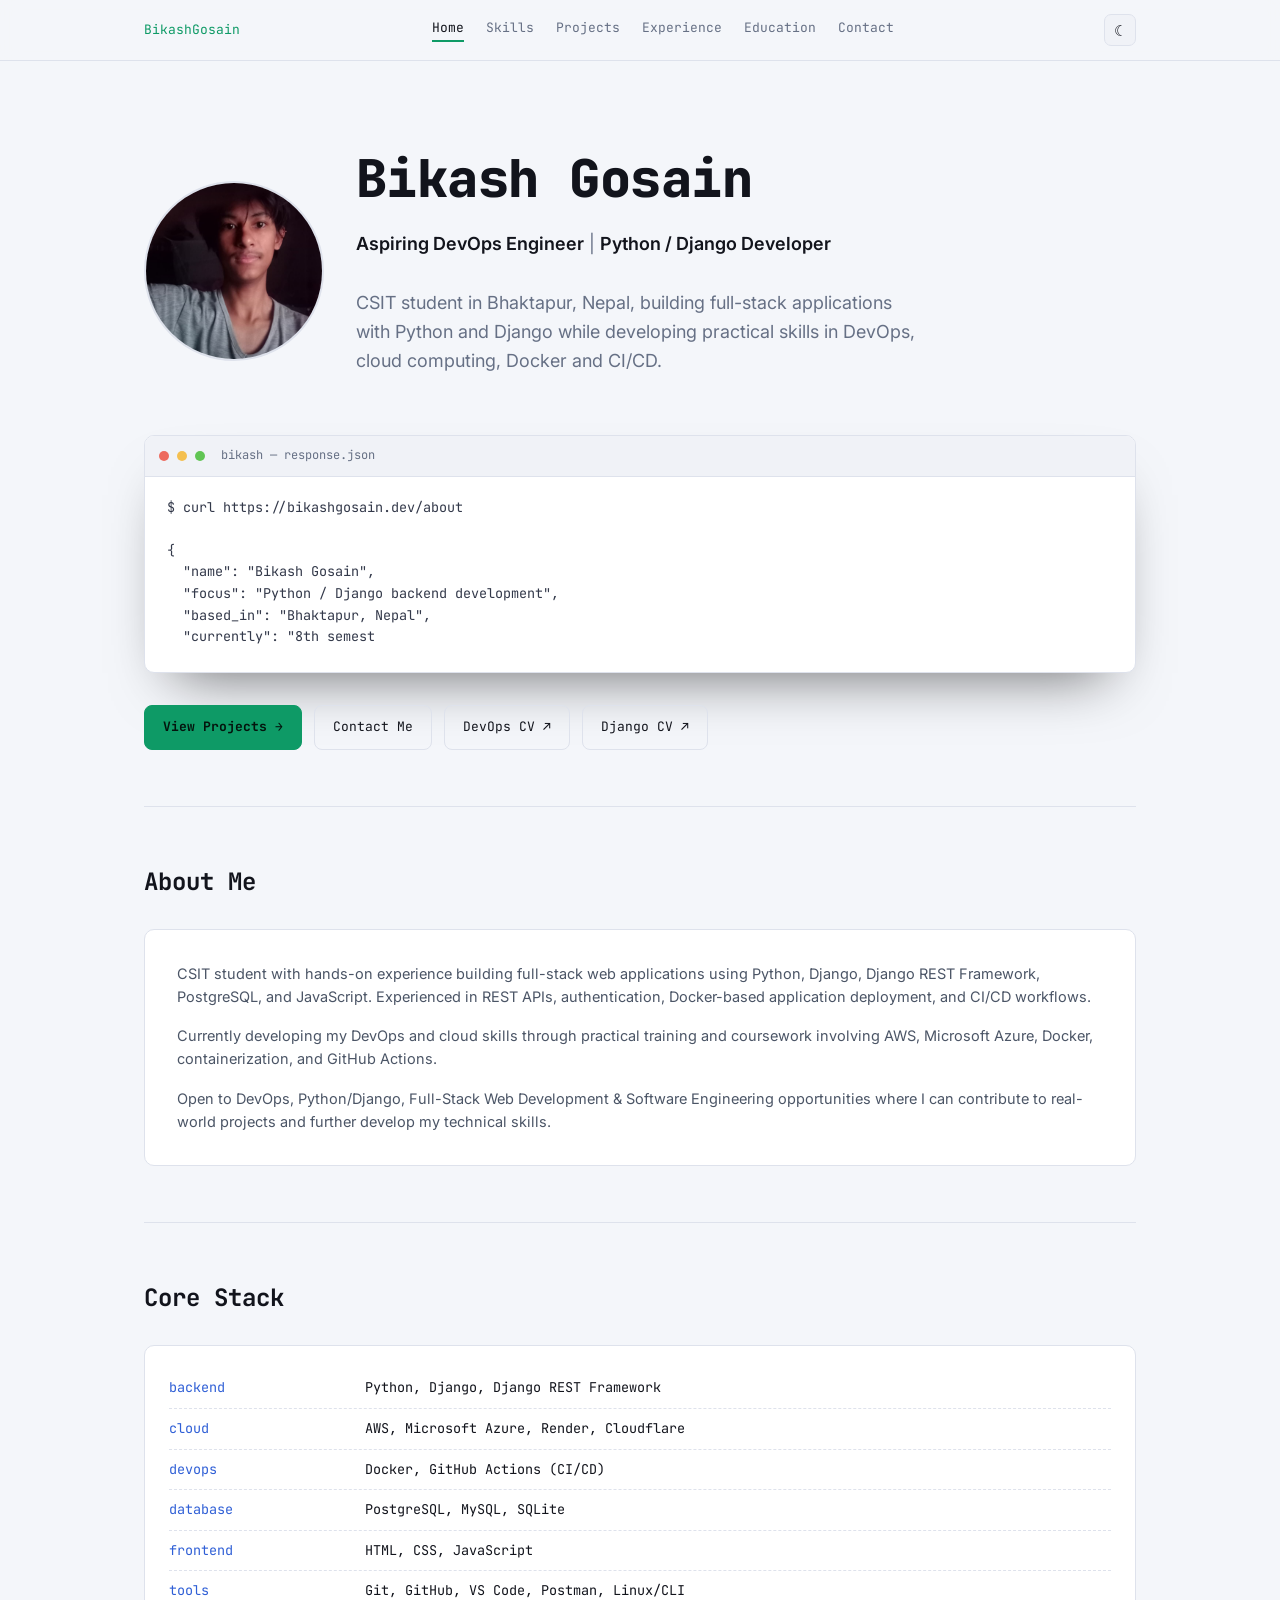
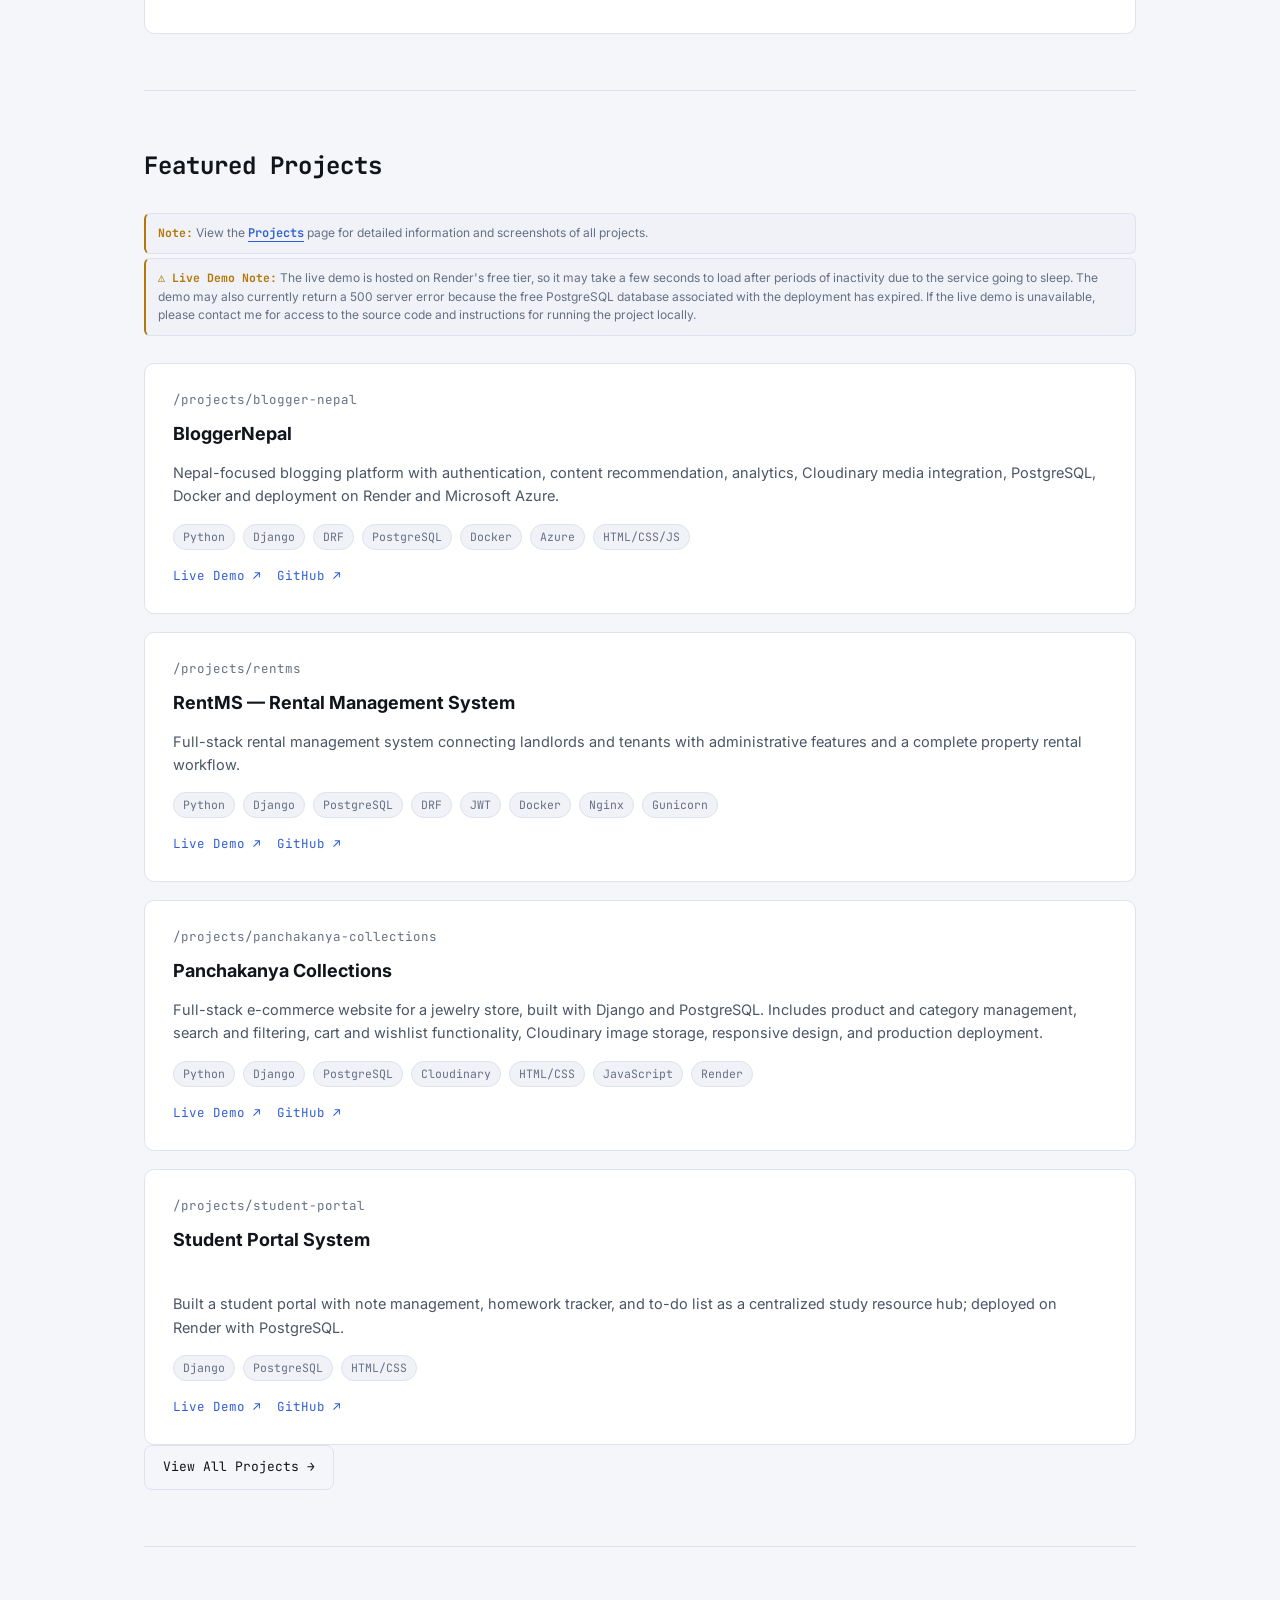
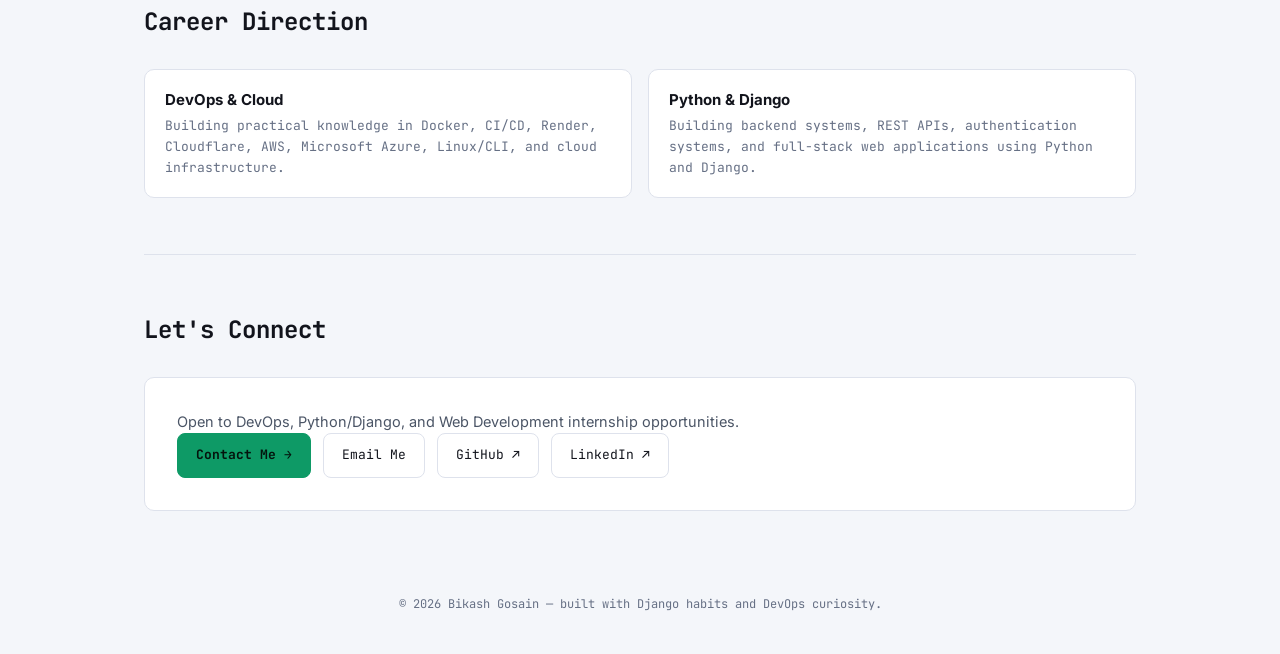
==== commit f9fbb261: "Refactor code structure for improved readability and maintainability" ====
--- a/index.html
+++ b/index.html
@@ -483,11 +483,7 @@
       GitHub ↗
     </a>
 
-    <p class="card-note">
-      <strong>Note:</strong>
-      The repository is private. Please contact me if you would like
-      access to the source code.
-    </p>
+
 
   </div>
 
--- a/style.css
+++ b/style.css
@@ -1,586 +1,1864 @@
-  :root{
-    --ink:#0B0E14;
-    --panel:#12151E;
-    --panel-alt:#171B26;
-    --line:#242938;
-    --fog:#8A93A6;
-    --paper:#E9ECF3;
-    --signal:#34D399;
-    --signal-dim:#1F5B45;
-    --wire:#5B8DEF;
-    --warn:#F5B942;
-    --muted-text:#B7BECC;
-    --term-text:#C7CEDB;
-    --radius:10px;
-    --mono:'JetBrains Mono', ui-monospace, monospace;
-    --sans:'Inter', -apple-system, sans-serif;
-    color-scheme:dark;
-  }
-  html[data-theme="light"]{
-    --ink:#F4F6FA;
-    --panel:#FFFFFF;
-    --panel-alt:#F0F2F7;
-    --line:#DEE2EC;
-    --fog:#667085;
-    --paper:#12141C;
-    --signal:#0E9A66;
-    --signal-dim:#BFEBDC;
-    --wire:#2F5FD6;
-    --warn:#B4780A;
-    --muted-text:#4B5566;
-    --term-text:#33394A;
-    color-scheme:light;
-  }
-  *{box-sizing:border-box;}
-  html{scroll-behavior:smooth;}
-  body{
-    margin:0;
-    background:var(--ink);
-    color:var(--paper);
-    font-family:var(--sans);
-    line-height:1.6;
-    -webkit-font-smoothing:antialiased;
-    transition:background .2s ease, color .2s ease;
-  }
-  a{color:inherit;}
-  ::selection{background:var(--signal-dim); color:var(--paper);}
-
-  .wrap{max-width:1040px; margin:0 auto; padding:0 24px;}
-
-  /* ---------- NAV ---------- */
-  header.topbar{
-    position:sticky; top:0; z-index:50;
-    background:color-mix(in srgb, var(--ink) 86%, transparent);
-    backdrop-filter:blur(10px);
+:root{
+  --ink:#0B0E14;
+  --panel:#12151E;
+  --panel-alt:#171B26;
+  --line:#242938;
+  --fog:#8A93A6;
+  --paper:#E9ECF3;
+  --signal:#34D399;
+  --signal-dim:#1F5B45;
+  --wire:#5B8DEF;
+  --warn:#F5B942;
+  --muted-text:#B7BECC;
+  --term-text:#C7CEDB;
+
+  --radius:10px;
+
+  --mono:'JetBrains Mono', ui-monospace, monospace;
+  --sans:'Inter', -apple-system, BlinkMacSystemFont, "Segoe UI", sans-serif;
+
+  color-scheme:dark;
+}
+
+
+html[data-theme="light"]{
+  --ink:#F4F6FA;
+  --panel:#FFFFFF;
+  --panel-alt:#F0F2F7;
+  --line:#DEE2EC;
+  --fog:#667085;
+  --paper:#12141C;
+  --signal:#0E9A66;
+  --signal-dim:#BFEBDC;
+  --wire:#2F5FD6;
+  --warn:#B4780A;
+  --muted-text:#4B5566;
+  --term-text:#33394A;
+
+  color-scheme:light;
+}
+
+
+*{
+  box-sizing:border-box;
+}
+
+
+html{
+  scroll-behavior:smooth;
+}
+
+
+body{
+  margin:0;
+  background:var(--ink);
+  color:var(--paper);
+
+  font-family:var(--sans);
+  line-height:1.6;
+
+  -webkit-font-smoothing:antialiased;
+
+  transition:
+    background .2s ease,
+    color .2s ease;
+}
+
+
+a{
+  color:inherit;
+}
+
+
+::selection{
+  background:var(--signal-dim);
+  color:var(--paper);
+}
+
+
+/* ============================================================
+   WRAPPER
+   ============================================================ */
+
+.wrap{
+  max-width:1040px;
+  margin:0 auto;
+  padding:0 24px;
+}
+
+
+/* ============================================================
+   NAVIGATION
+   ============================================================ */
+
+header.topbar{
+  position:sticky;
+  top:0;
+  z-index:50;
+
+  background:
+    color-mix(
+      in srgb,
+      var(--ink) 86%,
+      transparent
+    );
+
+  backdrop-filter:blur(10px);
+
+  border-bottom:1px solid var(--line);
+
+  transition:
+    background .2s ease,
+    border-color .2s ease;
+}
+
+
+.nav-inner{
+  max-width:1040px;
+  margin:0 auto;
+  padding:14px 24px;
+
+  display:flex;
+  align-items:center;
+  justify-content:space-between;
+
+  font-family:var(--mono);
+  font-size:13px;
+
+  gap:10px;
+}
+
+
+.prompt{
+  color:var(--signal);
+  white-space:nowrap;
+}
+
+
+.prompt span{
+  color:var(--fog);
+}
+
+
+.prompt a{
+  color:inherit;
+  text-decoration:none;
+}
+
+
+nav.routes{
+  display:flex;
+  gap:22px;
+}
+
+
+nav.routes a{
+  position:relative;
+
+  color:var(--fog);
+
+  text-decoration:none;
+
+  font-size:13px;
+
+  padding-bottom:4px;
+
+  transition:
+    color .15s ease;
+}
+
+
+nav.routes a::after{
+  content:"";
+
+  position:absolute;
+
+  left:0;
+  bottom:0;
+
+  width:0;
+  height:2px;
+
+  background:var(--signal);
+
+  transition:
+    width .2s ease;
+}
+
+
+nav.routes a:hover,
+nav.routes a:focus-visible,
+nav.routes a.active{
+  color:var(--paper);
+}
+
+
+nav.routes a:hover::after,
+nav.routes a:focus-visible::after,
+nav.routes a.active::after{
+  width:100%;
+}
+
+
+.nav-toggle{
+  display:none;
+
+  background:none;
+
+  border:1px solid var(--line);
+
+  color:var(--paper);
+
+  border-radius:6px;
+
+  padding:6px 10px;
+
+  font-family:var(--mono);
+
+  cursor:pointer;
+}
+
+
+@media (max-width:640px){
+
+  nav.routes{
+    position:absolute;
+
+    top:100%;
+    left:0;
+    right:0;
+
+    background:var(--panel);
+
     border-bottom:1px solid var(--line);
-    transition:background .2s ease, border-color .2s ease;
-  }
-  .nav-inner {
-    max-width: 1040px;
-    margin: 0 auto;
-    padding: 14px 24px;
-
-    display: flex;
-    align-items: center;
-    justify-content: space-between;
-
-    font-family: var(--mono);
-    font-size: 13px;
-  }
-  .prompt{color:var(--signal); white-space:nowrap;}
-  .prompt span{color:var(--fog);}
-  .prompt a {
-  color: inherit;
-  text-decoration: none;
-}
-  nav.routes{display:flex; gap:22px;}
-  nav.routes a{
-    color:var(--fog); text-decoration:none; font-size:13px;
-    transition:color .15s ease;
-    border-bottom:1px solid transparent;
-    padding-bottom:2px;
-  }
-  nav.routes a:hover, nav.routes a:focus-visible{ color:var(--paper); border-bottom-color:var(--signal); outline:none;}
-  .nav-toggle{display:none; background:none; border:1px solid var(--line); color:var(--paper); border-radius:6px; padding:6px 10px; font-family:var(--mono); cursor:pointer;}
-
-  @media (max-width:640px){
-    nav.routes{
-      position:absolute; top:100%; left:0; right:0;
-      background:var(--panel); border-bottom:1px solid var(--line);
-      flex-direction:column; padding:14px 24px; gap:14px;
-      display:none;
-    }
-    nav.routes.open{display:flex;}
-    .nav-toggle{display:inline-block;}
-  }
-
-  /* ---------- HERO ---------- */
-  .hero{padding:76px 0 56px;}
-  .eyebrow{
-    font-family:var(--mono); font-size:12.5px; color:var(--signal);
-    display:inline-flex; align-items:center; gap:8px;
-    border:1px solid var(--signal-dim); background:rgba(52,211,153,0.06);
-    padding:5px 10px; border-radius:6px; margin-bottom:22px;
-  }
-  .eyebrow::before{content:"●"; font-size:8px; color:var(--signal);}
-  h1{
-    font-family:var(--mono); font-weight:800;
-    font-size:clamp(32px, 6vw, 52px);
-    letter-spacing:-0.01em;
-    margin:0 0 10px;
-    color:var(--paper);
-  }
-  .role-line{
-    font-size:18px; color:var(--fog); margin:0 0 30px; max-width:560px;
-  }
-  .role-line b{color:var(--paper); font-weight:600;}
-
-  .terminal{
-    background:var(--panel); border:1px solid var(--line); border-radius:var(--radius);
-    overflow:hidden; box-shadow:0 30px 60px -30px rgba(0,0,0,0.6);
-    margin-bottom:32px;
-  }
-  .terminal-bar{
-    display:flex; align-items:center; gap:8px;
-    padding:10px 14px; border-bottom:1px solid var(--line); background:var(--panel-alt);
-  }
-  .dot{width:10px; height:10px; border-radius:50%;}
-  .dot.r{background:#ED6A5E;} .dot.y{background:#F4BF4F;} .dot.g{background:#61C554;}
-  .terminal-title{margin-left:8px; font-family:var(--mono); font-size:12px; color:var(--fog);}
-  .terminal-body{
-    font-family:var(--mono); font-size:13.5px; padding:20px 22px 24px;
-    color:var(--term-text); white-space:pre-wrap; min-height:168px;
-  }
-  .terminal-body .cmd{color:var(--signal);}
-  .terminal-body .key{color:var(--wire);}
-  .terminal-body .str{color:#E8B776;}
-  .terminal-body .bool{color:var(--signal);}
-  .cursor{display:inline-block; width:7px; height:15px; background:var(--signal); vertical-align:-2px; animation:blink 1s steps(1) infinite;}
-  @media (prefers-reduced-motion: reduce){ .cursor{animation:none;} }
-  @keyframes blink{50%{opacity:0;}}
-
-  .cta-row{display:flex; flex-wrap:wrap; gap:12px;}
-  .btn{
-    font-family:var(--mono); font-size:13px; text-decoration:none;
-    padding:11px 18px; border-radius:8px; border:1px solid var(--line);
-    display:inline-flex; align-items:center; gap:8px; transition:all .15s ease;
-  }
-  .btn.primary{background:var(--signal); color:#04140D; border-color:var(--signal); font-weight:700;}
-  .btn.primary:hover{background:#2ebd8a;}
-  .btn.ghost{color:var(--paper);}
-  .btn.ghost:hover{border-color:var(--fog);}
-
-  /* ---------- SECTION SHELL ---------- */
-  section{padding:56px 0; border-top:1px solid var(--line);}
-  .route-label{
-    font-family:var(--mono); font-size:12.5px; color:var(--fog);
-    display:flex; align-items:center; gap:10px; margin-bottom:8px;
-  }
-  .method{color:var(--wire); font-weight:700;}
-  .status{
-    margin-left:auto; font-size:11px; color:var(--signal);
-    border:1px solid var(--signal-dim); padding:2px 8px; border-radius:20px;
-  }
-  h2.section-title{
-    font-family:var(--mono); font-size:24px; margin:0 0 28px; color:var(--paper);
-  }
-
-  /* ---------- SKILLS (config style) ---------- */
-  .config{
-    background:var(--panel); border:1px solid var(--line); border-radius:var(--radius);
-    padding:22px 24px; font-family:var(--mono); font-size:13.5px;
-  }
+
+    flex-direction:column;
+
+    padding:14px 24px;
+
+    gap:14px;
+
+    display:none;
+  }
+
+
+  nav.routes.open{
+    display:flex;
+  }
+
+
+  .nav-toggle{
+    display:inline-block;
+  }
+
+}
+
+
+/* ============================================================
+   HERO
+   ============================================================ */
+
+.hero{
+  padding:76px 0 56px;
+}
+
+
+.eyebrow{
+  font-family:var(--mono);
+
+  font-size:12.5px;
+
+  color:var(--signal);
+
+  display:inline-flex;
+
+  align-items:center;
+
+  gap:8px;
+
+  border:1px solid var(--signal-dim);
+
+  background:rgba(52,211,153,0.06);
+
+  padding:5px 10px;
+
+  border-radius:6px;
+
+  margin-bottom:22px;
+}
+
+
+.eyebrow::before{
+  content:"●";
+
+  font-size:8px;
+
+  color:var(--signal);
+}
+
+
+h1{
+  font-family:var(--mono);
+
+  font-weight:800;
+
+  font-size:clamp(32px, 6vw, 52px);
+
+  letter-spacing:-0.01em;
+
+  margin:0 0 10px;
+
+  color:var(--paper);
+}
+
+
+.role-line{
+  font-size:18px;
+
+  color:var(--fog);
+
+  margin:0 0 30px;
+
+  max-width:560px;
+}
+
+
+.role-line b{
+  color:var(--paper);
+
+  font-weight:600;
+}
+
+
+/* ============================================================
+   TERMINAL
+   ============================================================ */
+
+.terminal{
+  background:var(--panel);
+
+  border:1px solid var(--line);
+
+  border-radius:var(--radius);
+
+  overflow:hidden;
+
+  box-shadow:
+    0 30px 60px -30px rgba(0,0,0,0.6);
+
+  margin-bottom:32px;
+}
+
+
+.terminal-bar{
+  display:flex;
+
+  align-items:center;
+
+  gap:8px;
+
+  padding:10px 14px;
+
+  border-bottom:1px solid var(--line);
+
+  background:var(--panel-alt);
+}
+
+
+.dot{
+  width:10px;
+  height:10px;
+
+  border-radius:50%;
+}
+
+
+.dot.r{
+  background:#ED6A5E;
+}
+
+
+.dot.y{
+  background:#F4BF4F;
+}
+
+
+.dot.g{
+  background:#61C554;
+}
+
+
+.terminal-title{
+  margin-left:8px;
+
+  font-family:var(--mono);
+
+  font-size:12px;
+
+  color:var(--fog);
+}
+
+
+.terminal-body{
+  font-family:var(--mono);
+
+  font-size:13.5px;
+
+  padding:20px 22px 24px;
+
+  color:var(--term-text);
+
+  white-space:pre-wrap;
+
+  min-height:168px;
+}
+
+
+.terminal-body .cmd{
+  color:var(--signal);
+}
+
+
+.terminal-body .key{
+  color:var(--wire);
+}
+
+
+.terminal-body .str{
+  color:#E8B776;
+}
+
+
+.terminal-body .bool{
+  color:var(--signal);
+}
+
+
+.cursor{
+  display:inline-block;
+
+  width:7px;
+  height:15px;
+
+  background:var(--signal);
+
+  vertical-align:-2px;
+
+  animation:
+    blink 1s steps(1) infinite;
+}
+
+
+@keyframes blink{
+  50%{
+    opacity:0;
+  }
+}
+
+
+@media (prefers-reduced-motion:reduce){
+
+  .cursor{
+    animation:none;
+  }
+
+}
+
+
+/* ============================================================
+   BUTTONS
+   ============================================================ */
+
+.cta-row{
+  display:flex;
+
+  flex-wrap:wrap;
+
+  gap:12px;
+}
+
+
+.btn{
+  font-family:var(--mono);
+
+  font-size:13px;
+
+  text-decoration:none;
+
+  padding:11px 18px;
+
+  border-radius:8px;
+
+  border:1px solid var(--line);
+
+  display:inline-flex;
+
+  align-items:center;
+
+  gap:8px;
+
+  transition:all .15s ease;
+}
+
+
+.btn.primary{
+  background:var(--signal);
+
+  color:#04140D;
+
+  border-color:var(--signal);
+
+  font-weight:700;
+}
+
+
+.btn.primary:hover{
+  background:#2ebd8a;
+}
+
+
+.btn.ghost{
+  color:var(--paper);
+}
+
+
+.btn.ghost:hover{
+  border-color:var(--fog);
+}
+
+
+/* ============================================================
+   SECTIONS
+   ============================================================ */
+
+section{
+  padding:56px 0;
+
+  border-top:1px solid var(--line);
+}
+
+
+.route-label{
+  font-family:var(--mono);
+
+  font-size:12.5px;
+
+  color:var(--fog);
+
+  display:flex;
+
+  align-items:center;
+
+  gap:10px;
+
+  margin-bottom:8px;
+}
+
+
+.method{
+  color:var(--wire);
+
+  font-weight:700;
+}
+
+
+.status{
+  margin-left:auto;
+
+  font-size:11px;
+
+  color:var(--signal);
+
+  border:1px solid var(--signal-dim);
+
+  padding:2px 8px;
+
+  border-radius:20px;
+}
+
+
+h2.section-title{
+  font-family:var(--mono);
+
+  font-size:24px;
+
+  margin:0 0 28px;
+
+  color:var(--paper);
+}
+
+
+/* ============================================================
+   CONFIG / SKILLS
+   ============================================================ */
+
+.config{
+  background:var(--panel);
+
+  border:1px solid var(--line);
+
+  border-radius:var(--radius);
+
+  padding:22px 24px;
+
+  font-family:var(--mono);
+
+  font-size:13.5px;
+}
+
+
+.config-row{
+  display:grid;
+
+  grid-template-columns:180px 1fr;
+
+  gap:16px;
+
+  padding:9px 0;
+
+  border-bottom:1px dashed var(--line);
+}
+
+
+.config-row:last-child{
+  border-bottom:none;
+}
+
+
+.config-key{
+  color:var(--wire);
+}
+
+
+.config-val{
+  color:var(--paper);
+}
+
+
+@media (max-width:560px){
+
   .config-row{
-    display:grid; grid-template-columns:180px 1fr; gap:16px;
-    padding:9px 0; border-bottom:1px dashed var(--line);
-  }
-  .config-row:last-child{border-bottom:none;}
-  .config-key{color:var(--wire);}
-  .config-val{color:var(--paper);}
-  @media (max-width:560px){
-    .config-row{grid-template-columns:1fr;}
-    .config-key{color:var(--wire); font-weight:700;}
-  }
-
-  /* ---------- PROJECTS ---------- */
-  .projects{display:flex; flex-direction:column; gap:16px;}
-  .card {
-    background: var(--panel);
-    border: 1px solid var(--line);
-    border-radius: var(--radius);
-
-    padding: 26px 28px;
-
+    grid-template-columns:1fr;
+  }
+
+
+  .config-key{
+    color:var(--wire);
+
+    font-weight:700;
+  }
+
+}
+
+
+/* ============================================================
+   PROJECTS
+   ============================================================ */
+
+.projects{
+  display:flex;
+
+  flex-direction:column;
+
+  gap:18px;
+}
+
+
+.card{
+  background:var(--panel);
+
+  border:1px solid var(--line);
+
+  border-radius:var(--radius);
+
+  padding:26px 28px;
+
+  transition:
+    border-color .15s ease,
+    transform .15s ease;
+}
+
+
+.card:hover{
+  border-color:#3a4257;
+}
+
+
+.card-top{
+  display:flex;
+
+  align-items:center;
+
+  flex-wrap:wrap;
+
+  gap:10px;
+
+  margin-bottom:10px;
+
+  font-family:var(--mono);
+
+  font-size:12.5px;
+}
+
+
+.card-route{
+  color:var(--fog);
+}
+
+
+.card-title{
+  font-family:var(--sans);
+
+  font-weight:700;
+
+  font-size:18px;
+
+  color:var(--paper);
+
+  margin:0 0 12px;
+}
+
+
+.card-desc{
+  color:var(--muted-text);
+
+  font-size:14.5px;
+
+  margin:0 0 16px;
+}
+
+
+/* ============================================================
+   NEW PROJECT IMAGE SLIDER
+   ============================================================ */
+
+.pgx-gallery{
+  position:relative;
+
+  width:100%;
+
+  margin:22px 0 26px;
+
+  border:1px solid var(--line);
+
+  border-radius:12px;
+
+  background:var(--panel-alt);
+
+  overflow:hidden;
+}
+
+
+/* Image scrolling area */
+
+.pgx-gallery-track{
+  display:flex;
+
+  width:100%;
+
+  overflow-x:auto;
+
+  overflow-y:hidden;
+
+  scroll-snap-type:x mandatory;
+
+  scroll-behavior:smooth;
+
+  scrollbar-width:thin;
+
+  scrollbar-color:
+    var(--wire)
+    var(--panel-alt);
+
+  cursor:grab;
+
+  touch-action:pan-y;
+
+  overscroll-behavior-x:contain;
+
+  -webkit-overflow-scrolling:touch;
+}
+
+
+/* Chrome / Edge scrollbar */
+
+.pgx-gallery-track::-webkit-scrollbar{
+  height:7px;
+}
+
+
+.pgx-gallery-track::-webkit-scrollbar-track{
+  background:var(--panel-alt);
+}
+
+
+.pgx-gallery-track::-webkit-scrollbar-thumb{
+  background:var(--line);
+
+  border-radius:20px;
+}
+
+
+.pgx-gallery-track:hover::-webkit-scrollbar-thumb{
+  background:var(--wire);
+}
+
+
+/* During mouse dragging */
+
+.pgx-gallery-track.pgx-is-dragging{
+  cursor:grabbing;
+
+  scroll-snap-type:none;
+
+  scroll-behavior:auto;
+}
+
+
+.pgx-gallery-track.pgx-is-dragging
+.pgx-gallery-slide{
+  pointer-events:none;
+}
+
+
+/* Individual slide */
+
+.pgx-gallery-slide{
+  flex:0 0 100%;
+
+  min-width:100%;
+
+  height:390px;
+
+  display:flex;
+
+  align-items:center;
+
+  justify-content:center;
+
+  padding:18px;
+
+  scroll-snap-align:start;
+
+  scroll-snap-stop:always;
+
+  background:var(--panel-alt);
+}
+
+
+/* Actual image */
+
+.pgx-gallery-slide img{
+  display:block;
+
+  width:100%;
+
+  height:100%;
+
+  max-width:100%;
+
+  max-height:100%;
+
+  object-fit:contain;
+
+  object-position:center;
+
+  border-radius:7px;
+
+  user-select:none;
+
+  -webkit-user-drag:none;
+
+  pointer-events:none;
+}
+
+
+/* ============================================================
+   Slider Controls
+   ============================================================ */
+
+.pgx-gallery-controls{
+  position:absolute;
+
+  top:50%;
+
+  left:0;
+
+  right:0;
+
+  transform:translateY(-50%);
+
+  display:flex;
+
+  justify-content:space-between;
+
+  align-items:center;
+
+  padding:0 12px;
+
+  pointer-events:none;
+
+  z-index:5;
+}
+
+
+.pgx-gallery-button{
+  width:40px;
+
+  height:40px;
+
+  border-radius:50%;
+
+  border:1px solid var(--line);
+
+  background:
+    color-mix(
+      in srgb,
+      var(--ink) 82%,
+      transparent
+    );
+
+  backdrop-filter:blur(8px);
+
+  color:var(--paper);
+
+  display:flex;
+
+  align-items:center;
+
+  justify-content:center;
+
+  font-family:var(--mono);
+
+  font-size:18px;
+
+  cursor:pointer;
+
+  pointer-events:auto;
+
+  transition:
+    background .15s ease,
+    border-color .15s ease,
+    opacity .15s ease,
+    transform .15s ease;
+}
+
+
+.pgx-gallery-button:hover:not(:disabled){
+  background:var(--signal);
+
+  color:#04140D;
+
+  border-color:var(--signal);
+
+  transform:scale(1.05);
+}
+
+
+.pgx-gallery-button:disabled{
+  opacity:.25;
+
+  cursor:not-allowed;
+}
+
+
+/* ============================================================
+   Image Counter
+   ============================================================ */
+
+.pgx-gallery-meta{
+  position:absolute;
+
+  left:50%;
+
+  bottom:12px;
+
+  transform:translateX(-50%);
+
+  z-index:6;
+
+  display:flex;
+
+  align-items:center;
+
+  justify-content:center;
+
+  pointer-events:none;
+}
+
+
+.pgx-gallery-counter{
+  font-family:var(--mono);
+
+  font-size:11px;
+
+  line-height:1;
+
+  color:var(--paper);
+
+  background:
+    color-mix(
+      in srgb,
+      var(--ink) 82%,
+      transparent
+    );
+
+  backdrop-filter:blur(8px);
+
+  border:1px solid var(--line);
+
+  padding:7px 10px;
+
+  border-radius:20px;
+
+  white-space:nowrap;
+}
+
+
+/* ============================================================
+   Slider Hint
+   ============================================================ */
+
+.pgx-gallery-hint{
+  position:absolute;
+
+  top:12px;
+
+  right:12px;
+
+  z-index:6;
+
+  font-family:var(--mono);
+
+  font-size:10px;
+
+  color:var(--fog);
+
+  background:
+    color-mix(
+      in srgb,
+      var(--ink) 80%,
+      transparent
+    );
+
+  border:1px solid var(--line);
+
+  border-radius:20px;
+
+  padding:5px 8px;
+
+  pointer-events:none;
+}
+
+
+/* ============================================================
+   Project Tags
+   ============================================================ */
+
+.tags{
+  display:flex;
+
+  flex-wrap:wrap;
+
+  gap:8px;
+
+  margin-bottom:16px;
+}
+
+
+.tag{
+  font-family:var(--mono);
+
+  font-size:11.5px;
+
+  color:var(--fog);
+
+  background:var(--panel-alt);
+
+  border:1px solid var(--line);
+
+  padding:3px 9px;
+
+  border-radius:20px;
+}
+
+
+/* ============================================================
+   Project Links
+   ============================================================ */
+
+.card-links{
+  display:flex;
+
+  flex-wrap:wrap;
+
+  align-items:center;
+
+  gap:16px;
+
+  font-family:var(--mono);
+
+  font-size:12.5px;
+}
+
+
+.card-links a{
+  color:var(--wire);
+
+  text-decoration:none;
+
+  border-bottom:1px solid transparent;
+}
+
+
+.card-links a:hover{
+  border-bottom-color:var(--wire);
+}
+
+
+/* ============================================================
+   Project Notes
+   ============================================================ */
+
+.card-note{
+  flex-basis:100%;
+
+  margin:4px 0 2px;
+
+  padding:10px 12px;
+
+  color:var(--fog);
+
+  background:var(--panel-alt);
+
+  border:1px solid var(--line);
+
+  border-left:2px solid var(--warn);
+
+  border-radius:6px;
+
+  font-family:var(--sans);
+
+  font-size:12px;
+
+  line-height:1.55;
+}
+
+
+.card-note strong{
+  color:var(--warn);
+
+  font-family:var(--mono);
+
+  font-size:11.5px;
+}
+
+
+.card-note a{
+  color:var(--wire);
+
+  font-family:var(--mono);
+
+  font-weight:600;
+
+  text-decoration:none;
+
+  border-bottom:1px solid var(--wire);
+}
+
+
+.card-note a:hover{
+  color:var(--signal);
+
+  border-bottom-color:var(--signal);
+}
+
+
+/* ============================================================
+   Horizontal Divider
+   ============================================================ */
+
+.card hr{
+  border:0;
+
+  border-top:1px solid var(--line);
+
+  margin:22px 0;
+}
+
+
+/* ============================================================
+   EXPERIENCE
+   ============================================================ */
+
+.log{
+  border-left:2px solid var(--line);
+
+  margin-left:6px;
+
+  padding-left:24px;
+}
+
+
+.log-entry{
+  position:relative;
+
+  padding-bottom:32px;
+}
+
+
+.log-entry:last-child{
+  padding-bottom:0;
+}
+
+
+.log-entry::before{
+  content:"";
+
+  position:absolute;
+
+  left:-30px;
+
+  top:4px;
+
+  width:9px;
+
+  height:9px;
+
+  border-radius:50%;
+
+  background:var(--signal);
+
+  box-shadow:
+    0 0 0 4px rgba(52,211,153,0.12);
+}
+
+
+.log-time{
+  font-family:var(--mono);
+
+  font-size:12px;
+
+  color:var(--signal);
+
+  margin-bottom:4px;
+}
+
+
+.log-role{
+  font-weight:700;
+
+  font-size:16px;
+
+  color:var(--paper);
+
+  margin:0 0 2px;
+}
+
+
+.log-org{
+  font-family:var(--mono);
+
+  font-size:12.5px;
+
+  color:var(--fog);
+
+  margin-bottom:10px;
+}
+
+
+.log-entry ul{
+  margin:0;
+
+  padding-left:18px;
+
+  color:var(--muted-text);
+
+  font-size:14.5px;
+}
+
+
+.log-entry li{
+  margin-bottom:6px;
+}
+
+
+/* ============================================================
+   EDUCATION
+   ============================================================ */
+
+.grid-2{
+  display:grid;
+
+  grid-template-columns:1fr 1fr;
+
+  gap:16px;
+}
+
+
+@media (max-width:640px){
+
+  .grid-2{
+    grid-template-columns:1fr;
+  }
+
+}
+
+
+.mini-card{
+  background:var(--panel);
+
+  border:1px solid var(--line);
+
+  border-radius:var(--radius);
+
+  padding:18px 20px;
+}
+
+
+.mini-card h3{
+  margin:0 0 4px;
+
+  font-size:15px;
+
+  color:var(--paper);
+}
+
+
+.mini-card p{
+  margin:0;
+
+  font-size:13px;
+
+  color:var(--fog);
+
+  font-family:var(--mono);
+}
+
+
+.pill-list{
+  display:flex;
+
+  flex-wrap:wrap;
+
+  gap:8px;
+
+  margin-top:14px;
+}
+
+
+.pill{
+  font-family:var(--mono);
+
+  font-size:12px;
+
+  color:var(--paper);
+
+  background:var(--panel-alt);
+
+  border:1px solid var(--line);
+
+  padding:5px 11px;
+
+  border-radius:20px;
+}
+
+
+/* ============================================================
+   CONTACT
+   ============================================================ */
+
+.contact-panel{
+  background:var(--panel);
+
+  border:1px solid var(--line);
+
+  border-radius:var(--radius);
+
+  padding:32px;
+
+  text-align:left;
+}
+
+
+.contact-grid{
+  display:flex;
+
+  flex-wrap:wrap;
+
+  gap:28px;
+
+  margin-top:18px;
+}
+
+
+.contact-item{
+  font-family:var(--mono);
+
+  font-size:13.5px;
+}
+
+
+.contact-item .k{
+  color:var(--fog);
+
+  display:block;
+
+  font-size:11.5px;
+
+  margin-bottom:4px;
+}
+
+
+.contact-item a{
+  color:var(--wire);
+
+  text-decoration:none;
+}
+
+
+.contact-item a:hover{
+  text-decoration:underline;
+}
+
+
+/* ============================================================
+   FOOTER
+   ============================================================ */
+
+footer{
+  padding:28px 0 40px;
+
+  text-align:center;
+
+  font-family:var(--mono);
+
+  font-size:12px;
+
+  color:var(--fog);
+}
+
+
+/* ============================================================
+   THEME TOGGLE
+   ============================================================ */
+
+.theme-toggle{
+  background:var(--panel-alt);
+
+  border:1px solid var(--line);
+
+  color:var(--paper);
+
+  width:32px;
+
+  height:32px;
+
+  border-radius:7px;
+
+  cursor:pointer;
+
+  display:inline-flex;
+
+  align-items:center;
+
+  justify-content:center;
+
+  font-size:15px;
+
+  line-height:1;
+
+  transition:
+    border-color .15s ease,
+    background .2s ease;
+
+  margin-left:18px;
+}
+
+
+.theme-toggle:hover{
+  border-color:var(--fog);
+}
+
+
+.theme-toggle .icon-moon{
+  display:none;
+}
+
+
+html[data-theme="light"]
+.theme-toggle
+.icon-sun{
+  display:none;
+}
+
+
+html[data-theme="light"]
+.theme-toggle
+.icon-moon{
+  display:inline;
+}
+
+
+/* ============================================================
+   SCROLL TO TOP
+   ============================================================ */
+
+.to-top{
+  position:fixed;
+
+  right:22px;
+
+  bottom:22px;
+
+  z-index:60;
+
+  width:42px;
+
+  height:42px;
+
+  border-radius:50%;
+
+  background:var(--signal);
+
+  color:#04140D;
+
+  border:none;
+
+  font-family:var(--mono);
+
+  font-size:16px;
+
+  font-weight:700;
+
+  cursor:pointer;
+
+  display:flex;
+
+  align-items:center;
+
+  justify-content:center;
+
+  box-shadow:
+    0 10px 24px -8px rgba(0,0,0,0.5);
+
+  opacity:0;
+
+  visibility:hidden;
+
+  transform:translateY(8px);
+
+  transition:
+    opacity .2s ease,
+    transform .2s ease,
+    visibility .2s ease;
+}
+
+
+.to-top.visible{
+  opacity:1;
+
+  visibility:visible;
+
+  transform:translateY(0);
+}
+
+
+.to-top:hover{
+  background:#2ebd8a;
+}
+
+
+/* ============================================================
+   CONTACT PAGE
+   ============================================================ */
+
+.contact-page{
+  max-width:900px;
+
+  margin:0 auto;
+
+  padding:120px 24px 80px;
+}
+
+
+.contact-page h1{
+  font-size:clamp(42px, 7vw, 72px);
+
+  margin-bottom:20px;
+}
+
+
+.contact-page > p{
+  color:var(--muted-text);
+
+  margin-bottom:45px;
+
+  font-size:16px;
+}
+
+
+.contact-form{
+  display:flex;
+
+  flex-direction:column;
+
+  gap:12px;
+
+  max-width:700px;
+}
+
+
+.contact-form label{
+  font-family:var(--mono);
+
+  font-size:13px;
+
+  color:var(--fog);
+
+  margin-top:8px;
+}
+
+
+.contact-form input,
+.contact-form textarea{
+  width:100%;
+
+  padding:14px 16px;
+
+  background:var(--panel-alt);
+
+  color:var(--paper);
+
+  border:1px solid var(--line);
+
+  border-radius:7px;
+
+  font-family:var(--sans);
+
+  font-size:14px;
+
+  outline:none;
+}
+
+
+.contact-form input:focus,
+.contact-form textarea:focus{
+  border-color:var(--signal);
+}
+
+
+.contact-form textarea{
+  resize:vertical;
+
+  min-height:160px;
+}
+
+
+.contact-form button{
+  align-self:flex-start;
+
+  margin-top:15px;
+
+  padding:12px 22px;
+
+  background:var(--signal);
+
+  color:#04140D;
+
+  border:1px solid var(--signal);
+
+  border-radius:7px;
+
+  font-family:var(--mono);
+
+  font-weight:700;
+
+  cursor:pointer;
+}
+
+
+.contact-form button:hover{
+  opacity:.9;
+}
+
+
+/* ============================================================
+   PROFILE
+   ============================================================ */
+
+.hero-profile{
+  display:flex;
+
+  align-items:center;
+
+  gap:32px;
+
+  margin-bottom:30px;
+}
+
+
+.profile-image-wrapper{
+  flex:0 0 180px;
+
+  width:180px;
+
+  height:180px;
+}
+
+
+.profile-image{
+  width:100%;
+
+  height:100%;
+
+  object-fit:cover;
+
+  border-radius:50%;
+
+  border:2px solid var(--line);
+
+  display:block;
+}
+
+
+.hero-content{
+  flex:1;
+}
+
+
+.hero-content h1{
+  margin-top:0;
+}
+
+
+@media (max-width:700px){
+
+  .hero-profile{
+    flex-direction:column;
+
+    text-align:center;
+
+    gap:20px;
+  }
+
+
+  .profile-image-wrapper{
+    width:150px;
+
+    height:150px;
+  }
+
+
+  .hero-content{
+    width:100%;
+  }
+
+}
+
+
+/* ============================================================
+   PROJECT SLIDER RESPONSIVE
+   ============================================================ */
+
+@media (max-width:700px){
+
+  .card{
+    padding:22px 18px;
+  }
+
+
+  .pgx-gallery{
+    margin:18px 0 22px;
+  }
+
+
+  .pgx-gallery-slide{
+    height:270px;
+
+    padding:12px;
+  }
+
+
+  .pgx-gallery-button{
+    width:36px;
+
+    height:36px;
+
+    font-size:16px;
+  }
+
+
+  .pgx-gallery-controls{
+    padding:0 8px;
+  }
+
+
+  .pgx-gallery-hint{
+    display:none;
+  }
+
+}
+
+
+@media (max-width:480px){
+
+  .wrap{
+    padding:0 16px;
+  }
+
+
+  .nav-inner{
+    padding:12px 16px;
+  }
+
+
+  .pgx-gallery-slide{
+    height:220px;
+
+    padding:8px;
+  }
+
+
+  .pgx-gallery-button{
+    width:34px;
+
+    height:34px;
+  }
+
+
+  .card-title{
+    font-size:17px;
+  }
+
+
+  .card-desc{
+    font-size:14px;
+  }
+
+}
+
+
+/* ============================================================
+   REDUCED MOTION
+   ============================================================ */
+
+@media (prefers-reduced-motion:reduce){
+
+  html{
+    scroll-behavior:auto;
+  }
+
+
+  .pgx-gallery-track{
+    scroll-behavior:auto;
+  }
+
+
+  .to-top{
     transition:
-      border-color 0.15s ease,
-      transform 0.15s ease;
-  }
-  .card:hover{border-color:#3a4257;}
-  .card-top{
-    display:flex; align-items:center; flex-wrap:wrap; gap:10px; margin-bottom:10px;
-    font-family:var(--mono); font-size:12.5px;
-  }
-  .card-route{color:var(--fog);}
-  .card-title{
-    font-family:var(--sans); font-weight:700; font-size:17px; color:var(--paper);
-    margin:0 0 8px;
-  }
-  .card-desc{color:var(--muted-text); font-size:14.5px; margin:0 0 14px;}
-  .tags{display:flex; flex-wrap:wrap; gap:8px; margin-bottom:14px;}
-  .tag{
-    font-family:var(--mono); font-size:11.5px; color:var(--fog);
-    background:var(--panel-alt); border:1px solid var(--line);
-    padding:3px 9px; border-radius:20px;
-  }
-.card-links {
-  display: flex;
-  flex-wrap: wrap;
-  align-items: center;
-  gap: 16px;
-  font-family: var(--mono);
-  font-size: 12.5px;
-}
-
-.card-links a {
-  color: var(--wire);
-  text-decoration: none;
-  border-bottom: 1px solid transparent;
-}
-
-.card-links a:hover {
-  border-bottom-color: var(--wire);
-}
-
-.card-note {
-  flex-basis: 100%;
-  margin: -4px 0 2px;
-  padding: 10px 12px;
-
-  color: var(--fog);
-  background: var(--panel-alt);
-  border: 1px solid var(--line);
-  border-left: 2px solid var(--warn);
-  border-radius: 6px;
-
-  font-family: var(--sans);
-  font-size: 12px;
-  line-height: 1.55;
-}
-
-.card-note strong {
-  color: var(--warn);
-  font-family: var(--mono);
-  font-size: 11.5px;
-}
-.card-note a {
-  color: var(--wire);
-  font-family: var(--mono);
-  font-weight: 600;
-  text-decoration: none;
-  border-bottom: 1px solid var(--wire);
-  transition: color 0.15s ease, border-color 0.15s ease;
-}
-
-.card-note a:hover {
-  color: var(--signal);
-  border-bottom-color: var(--signal);
-}
-  /* ---------- EXPERIENCE (log style) ---------- */
-  .log{border-left:2px solid var(--line); margin-left:6px; padding-left:24px;}
-  .log-entry{position:relative; padding-bottom:32px;}
-  .log-entry:last-child{padding-bottom:0;}
-  .log-entry::before{
-    content:""; position:absolute; left:-30px; top:4px;
-    width:9px; height:9px; border-radius:50%; background:var(--signal);
-    box-shadow:0 0 0 4px rgba(52,211,153,0.12);
-  }
-  .log-time{font-family:var(--mono); font-size:12px; color:var(--signal); margin-bottom:4px;}
-  .log-role{font-weight:700; font-size:16px; color:var(--paper); margin:0 0 2px;}
-  .log-org{font-family:var(--mono); font-size:12.5px; color:var(--fog); margin-bottom:10px;}
-  .log-entry ul{margin:0; padding-left:18px; color:var(--muted-text); font-size:14.5px;}
-  .log-entry li{margin-bottom:6px;}
-
-  /* ---------- EDUCATION / CERTS ---------- */
-  .grid-2{display:grid; grid-template-columns:1fr 1fr; gap:16px;}
-  @media (max-width:640px){ .grid-2{grid-template-columns:1fr;} }
-  .mini-card{
-    background:var(--panel); border:1px solid var(--line); border-radius:var(--radius);
-    padding:18px 20px;
-  }
-  .mini-card h3{margin:0 0 4px; font-size:15px; color:var(--paper);}
-  .mini-card p{margin:0; font-size:13px; color:var(--fog); font-family:var(--mono);}
-  .pill-list{display:flex; flex-wrap:wrap; gap:8px; margin-top:14px;}
-  .pill{
-    font-family:var(--mono); font-size:12px; color:var(--paper);
-    background:var(--panel-alt); border:1px solid var(--line); padding:5px 11px; border-radius:20px;
-  }
-
-  /* ---------- CONTACT ---------- */
-  .contact-panel{
-    background:var(--panel); border:1px solid var(--line); border-radius:var(--radius);
-    padding:32px; text-align:left;
-  }
-  .contact-grid{display:flex; flex-wrap:wrap; gap:28px; margin-top:18px;}
-  .contact-item{font-family:var(--mono); font-size:13.5px;}
-  .contact-item .k{color:var(--fog); display:block; font-size:11.5px; margin-bottom:4px;}
-  .contact-item a{color:var(--wire); text-decoration:none;}
-  .contact-item a:hover{text-decoration:underline;}
-
-  footer{
-    padding:28px 0 40px; text-align:center;
-    font-family:var(--mono); font-size:12px; color:var(--fog);
-  }
-
-  /* ---------- THEME TOGGLE ---------- */
-  .theme-toggle{
-    background:var(--panel-alt); border:1px solid var(--line); color:var(--paper);
-    width:32px; height:32px; border-radius:7px; cursor:pointer;
-    display:inline-flex; align-items:center; justify-content:center;
-    font-size:15px; line-height:1; transition:border-color .15s ease, background .2s ease;
-    margin-left:18px;
-  }
-  .theme-toggle:hover{border-color:var(--fog);}
-  .theme-toggle .icon-moon{display:none;}
-  html[data-theme="light"] .theme-toggle .icon-sun{display:none;}
-  html[data-theme="light"] .theme-toggle .icon-moon{display:inline;}
-  .nav-inner{gap:10px;}
-
-  /* ---------- SCROLL TO TOP ---------- */
-  .to-top{
-    position:fixed; right:22px; bottom:22px; z-index:60;
-    width:42px; height:42px; border-radius:50%;
-    background:var(--signal); color:#04140D; border:none;
-    font-family:var(--mono); font-size:16px; font-weight:700; cursor:pointer;
-    display:flex; align-items:center; justify-content:center;
-    box-shadow:0 10px 24px -8px rgba(0,0,0,0.5);
-    opacity:0; visibility:hidden; transform:translateY(8px);
-    transition:opacity .2s ease, transform .2s ease, visibility .2s ease;
-  }
-  .to-top.visible{opacity:1; visibility:visible; transform:translateY(0);}
-  .to-top:hover{background:#2ebd8a;}
-  @media (prefers-reduced-motion: reduce){
-    .to-top{transition:opacity .2s ease, visibility .2s ease;}
-  }
-
-  /* Contact Page */
-
-.contact-page {
-    max-width: 900px;
-    margin: 0 auto;
-    padding: 120px 24px 80px;
-}
-
-.contact-page h1 {
-    font-size: clamp(42px, 7vw, 72px);
-    margin-bottom: 20px;
-}
-
-.contact-page > p {
-    color: var(--muted);
-    margin-bottom: 45px;
-    font-size: 16px;
-}
-
-.contact-form {
-    display: flex;
-    flex-direction: column;
-    gap: 12px;
-    max-width: 700px;
-}
-
-.contact-form label {
-    font-family: var(--mono);
-    font-size: 13px;
-    color: var(--fog);
-    margin-top: 8px;
-}
-
-.contact-form input,
-.contact-form textarea {
-    width: 100%;
-    padding: 14px 16px;
-    background: var(--panel-alt);
-    color: var(--paper);
-    border: 1px solid var(--line);
-    border-radius: 7px;
-    font-family: var(--sans);
-    font-size: 14px;
-    outline: none;
-}
-
-.contact-form input:focus,
-.contact-form textarea:focus {
-    border-color: var(--signal);
-}
-
-.contact-form textarea {
-    resize: vertical;
-    min-height: 160px;
-}
-
-.contact-form button {
-    align-self: flex-start;
-    margin-top: 15px;
-    padding: 12px 22px;
-    background: var(--signal);
-    color: #04140D;
-    border: 1px solid var(--signal);
-    border-radius: 7px;
-    font-family: var(--mono);
-    font-weight: 700;
-    cursor: pointer;
-}
-
-.contact-form button:hover {
-    opacity: 0.9;
-}
-
-/* =========================
-   Profile / Hero
-   ========================= */
-
-.hero-profile {
-  display: flex;
-  align-items: center;
-  gap: 32px;
-  margin-bottom: 30px;
-}
-
-.profile-image-wrapper {
-  flex: 0 0 180px;
-  width: 180px;
-  height: 180px;
-}
-
-.profile-image {
-  width: 100%;
-  height: 100%;
-  object-fit: cover;
-  border-radius: 50%;
-  border: 2px solid var(--line);
-  display: block;
-}
-
-.hero-content {
-  flex: 1;
-}
-
-.hero-content h1 {
-  margin-top: 0;
-}
-
-
-/* Mobile */
-
-@media (max-width: 700px) {
-
-  .hero-profile {
-    flex-direction: column;
-    text-align: center;
-    gap: 20px;
-  }
-
-  .profile-image-wrapper {
-    width: 150px;
-    height: 150px;
-  }
-
-  .hero-content {
-    width: 100%;
-  }
-
-}
-.routes a {
-  position: relative;
-  color: var(--muted-text);
-  text-decoration: none;
-  transition: color 0.2s ease;
-}
-
-.routes a::after {
-  content: "";
-  position: absolute;
-  left: 0;
-  bottom: -6px;
-  width: 0;
-  height: 2px;
-  background: var(--accent);
-  transition: width 0.2s ease;
-}
-
-.routes a:hover,
-.routes a.active {
-  color: #22c55e;
-}
-
-.routes a:hover::after,
-.routes a.active::after {
-  width: 100%;
-}
-
-/*/* =========================
-   Project Images / Gallery
-   ========================= */
-
-.project-images {
-  display: grid;
-  grid-template-columns: repeat(2, minmax(0, 1fr));
-  gap: 18px;
-  margin: 22px 0 26px;
-}
-
-/* Image frame */
-.project-images img {
-  width: 100%;
-  height: 260px;
-  display: block;
-
-  object-fit: contain;
-  object-position: center;
-
-  padding: 8px;
-
-  background: var(--panel-alt);
-  border: 1px solid var(--line);
-  border-radius: 10px;
-
-  box-shadow:
-    0 8px 20px rgba(0, 0, 0, 0.08);
-
-  transition:
-    transform 0.25s ease,
-    border-color 0.25s ease,
-    box-shadow 0.25s ease;
-}
-
-/* First screenshot gets more attention */
-.project-images img:first-child {
-  grid-column: 1 / -1;
-  height: 360px;
-}
-
-/* Hover */
-.project-images img:hover {
-  transform: translateY(-3px);
-  border-color: var(--wire);
-
-  box-shadow:
-    0 14px 30px rgba(0, 0, 0, 0.14);
-}
-
-/* =========================
-   Mobile
-   ========================= */
-
-@media (max-width: 700px) {
-
-  .project-images {
-    grid-template-columns: 1fr;
-    gap: 14px;
-    margin-top: 18px;
-  }
-
-  .project-images img,
-  .project-images img:first-child {
-    grid-column: auto;
-    height: auto;
-    min-height: 210px;
-  }
-
-}
-
-/* Smaller phones */
-@media (max-width: 480px) {
-
-  .project-images {
-    gap: 12px;
-  }
-
-  .project-images img,
-  .project-images img:first-child {
-    min-height: 180px;
-    padding: 6px;
-    border-radius: 8px;
+      opacity .2s ease,
+      visibility .2s ease;
   }
 
 }
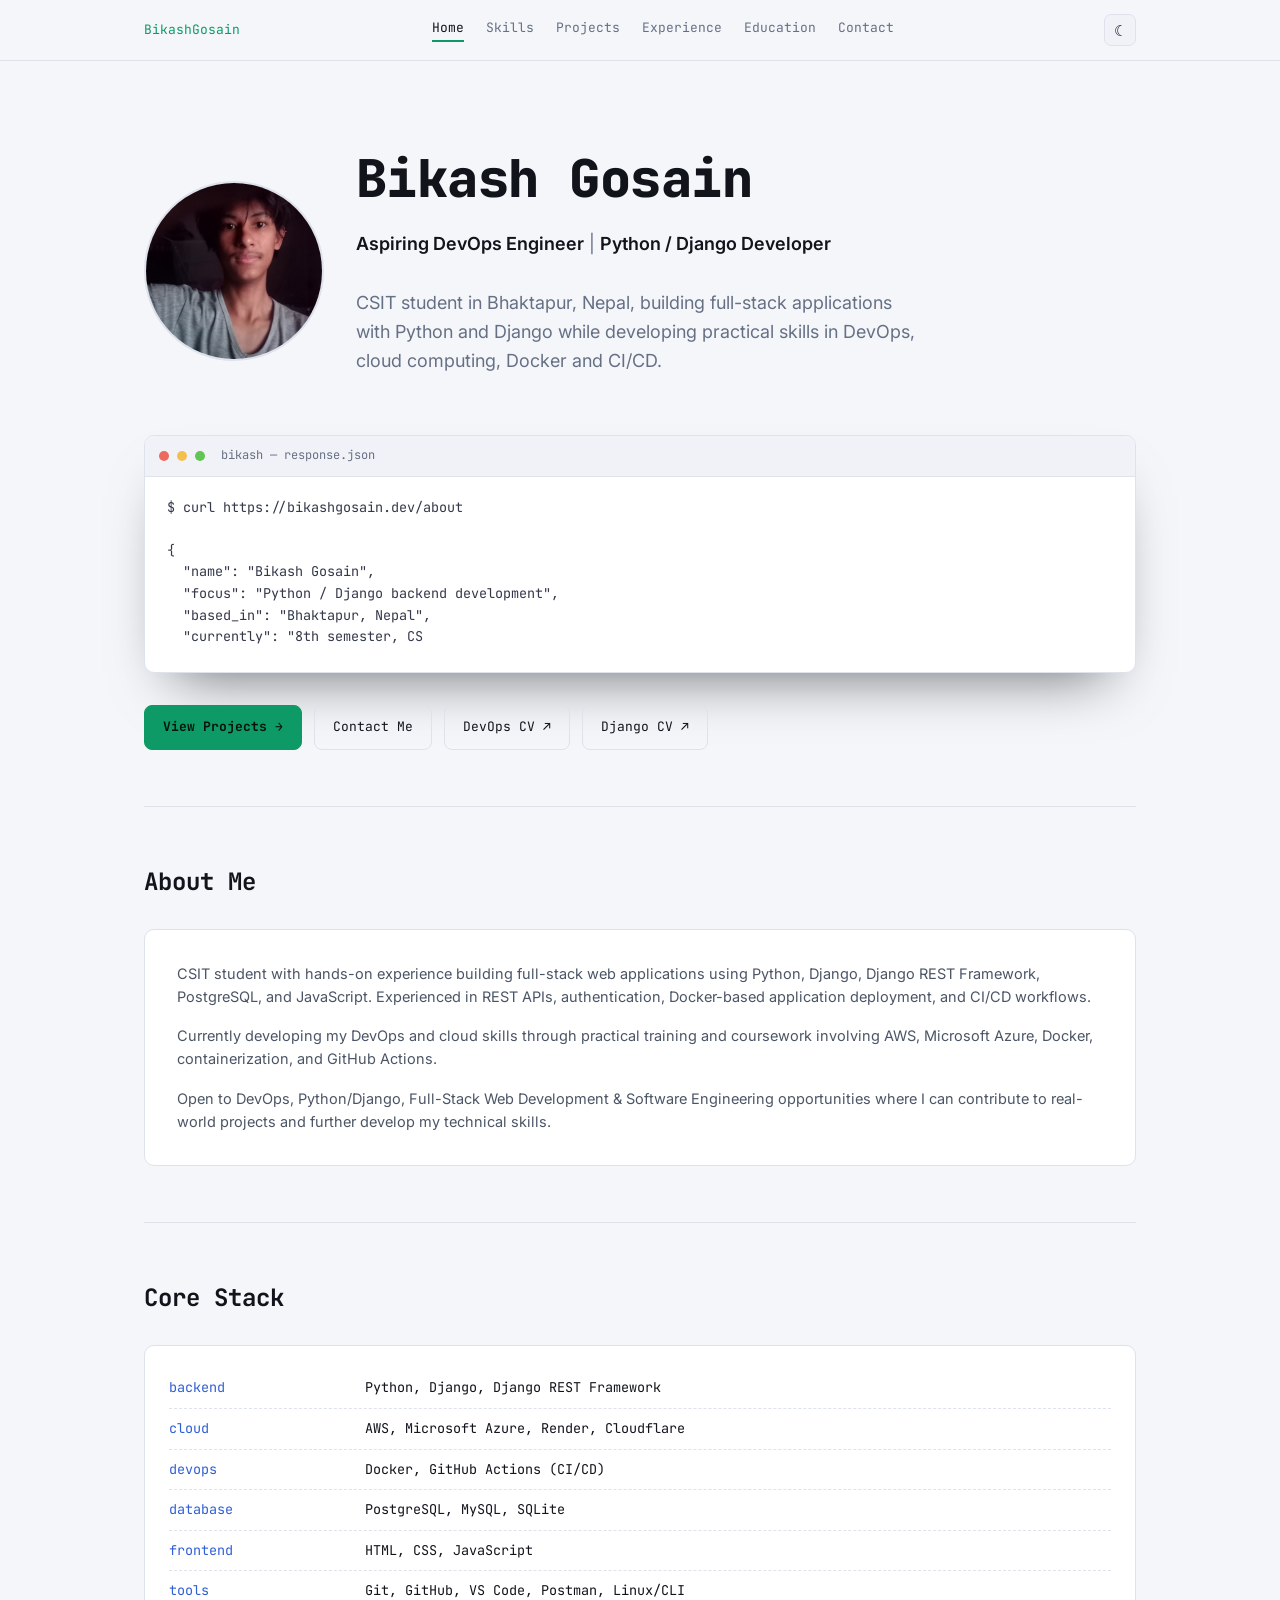
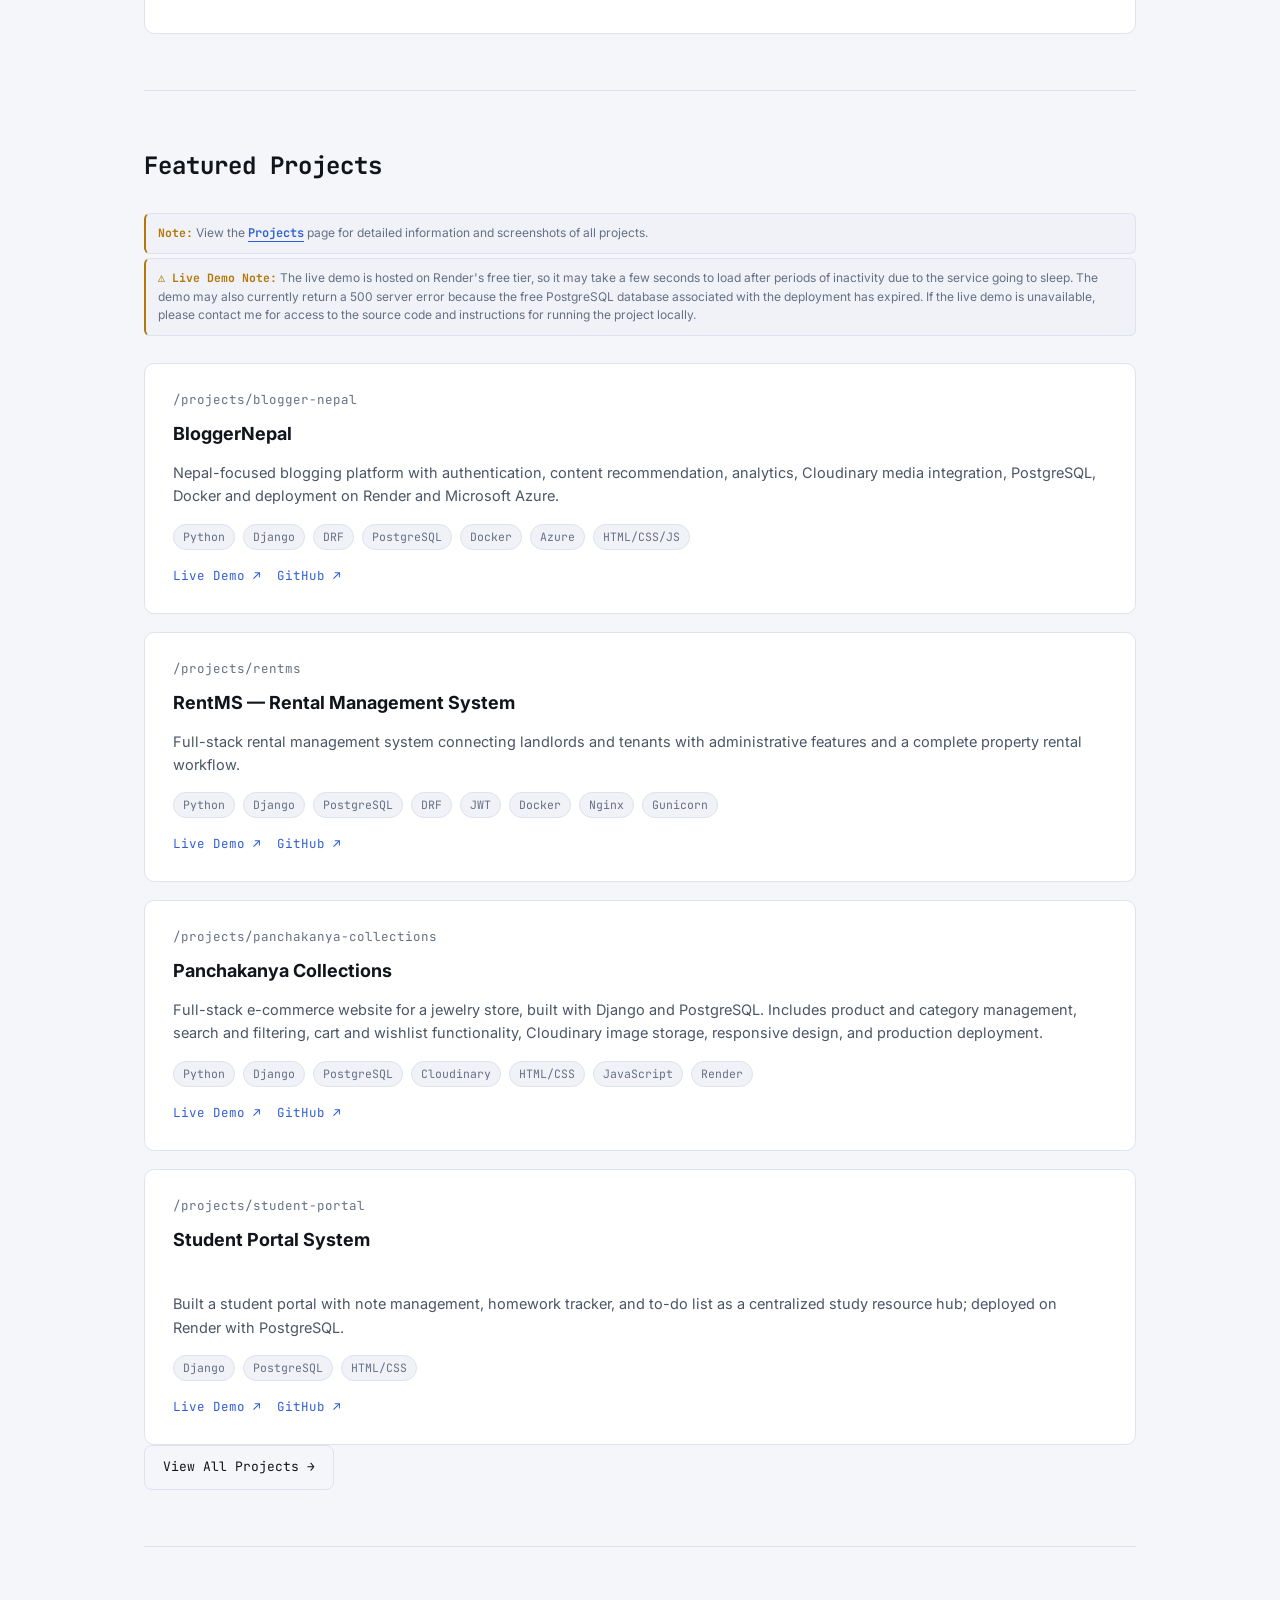
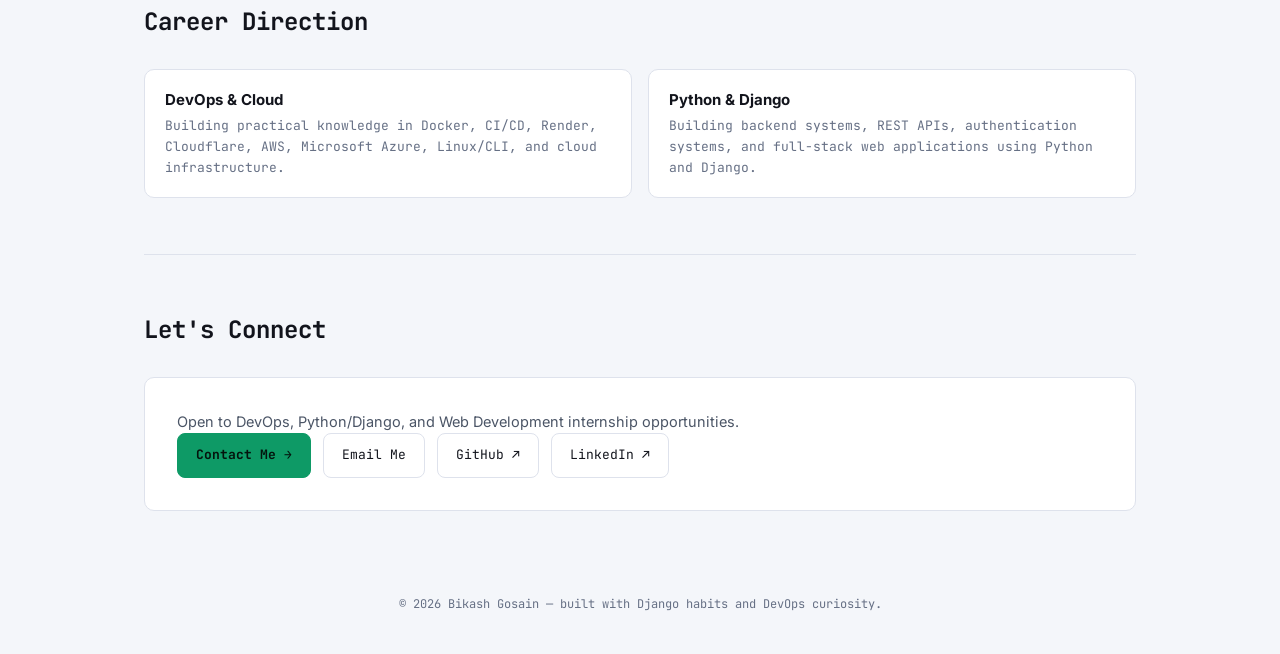
==== commit e9756553: "Update CV links and enhance project descriptions for clarity" ====
--- a/index.html
+++ b/index.html
@@ -427,7 +427,7 @@
 
           <div class="card-links">
 
-            <a href="https://bikashgosain.com.np" target="_blank" rel="noopener noreferrer">
+            <a href="https://rent-management-system-1wyn.onrender.com/" target="_blank" rel="noopener noreferrer">
               Live Demo ↗
             </a>
 
--- a/style.css
+++ b/style.css
@@ -1030,9 +1030,9 @@
 
   font-family:var(--mono);
 
-  font-size:10px;
-
-  color:var(--fog);
+  font-size:12px;
+
+  color:red;
 
   background:
     color-mix(
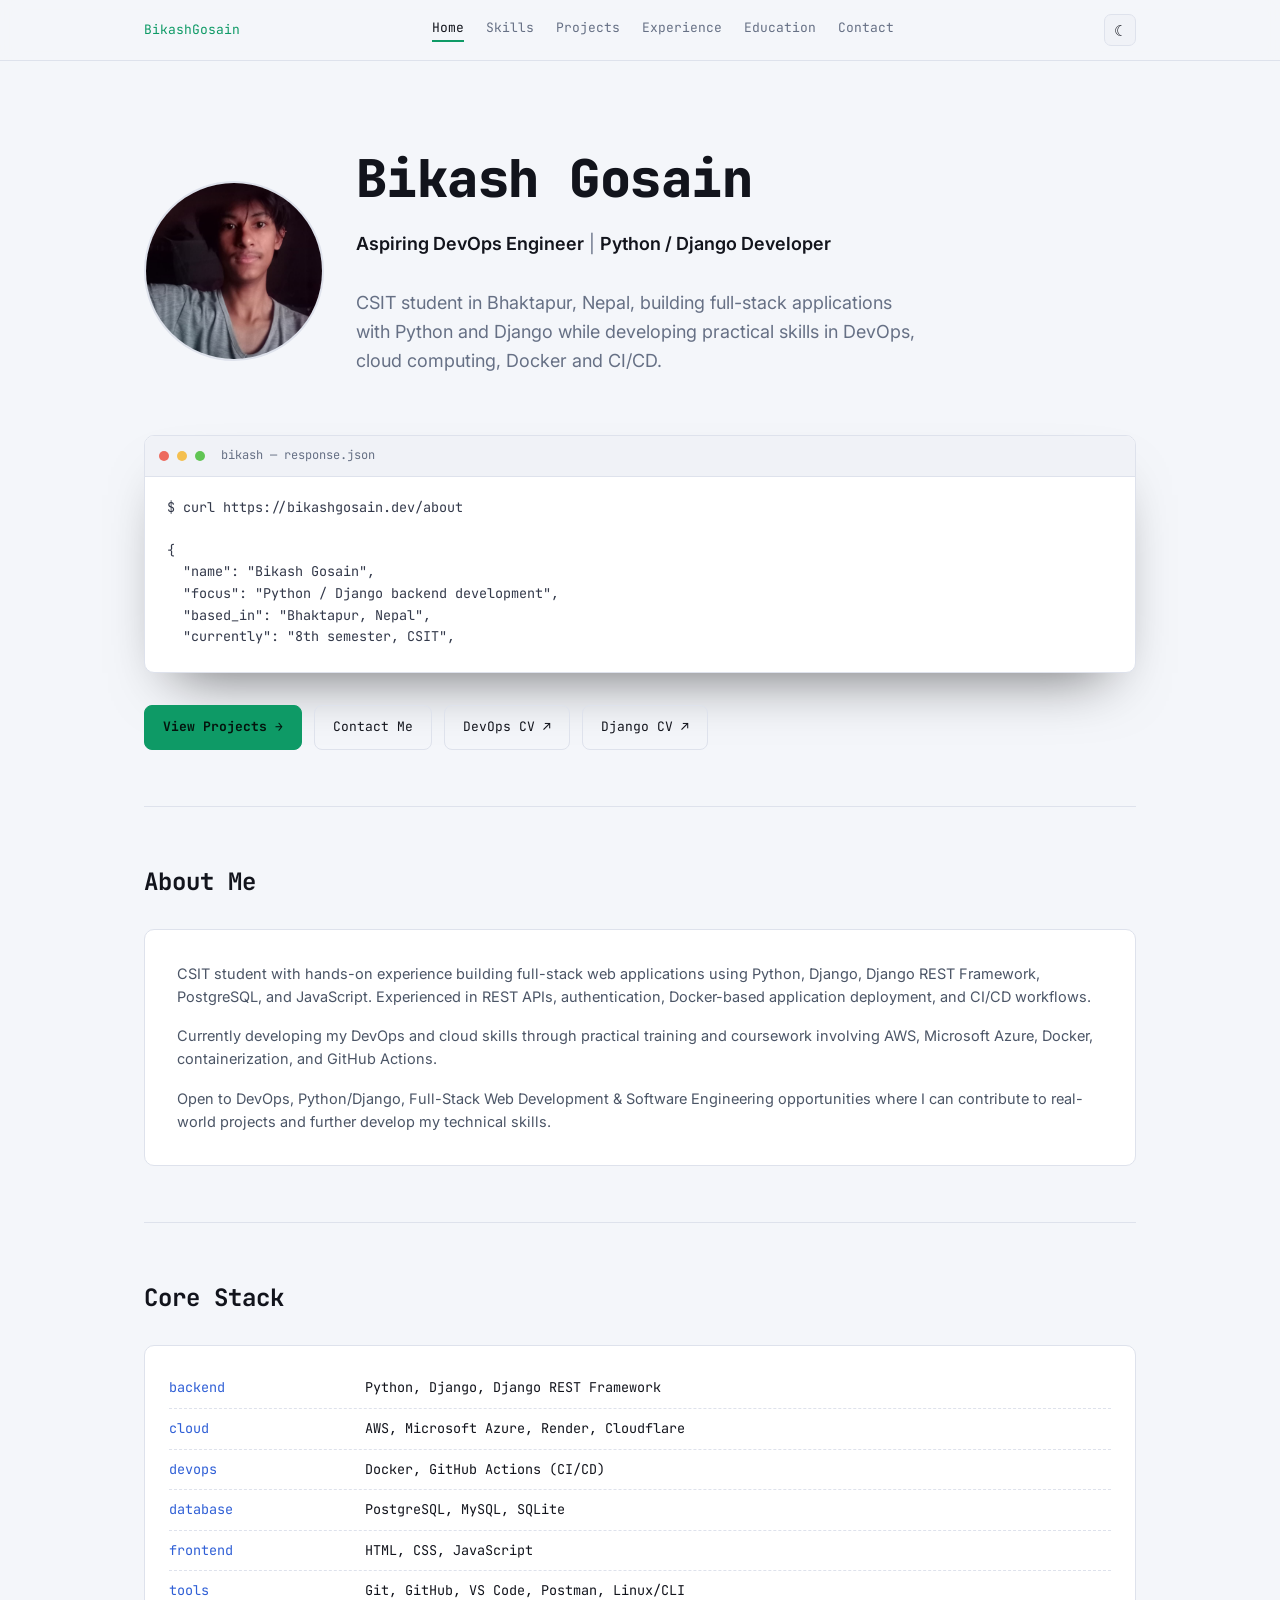
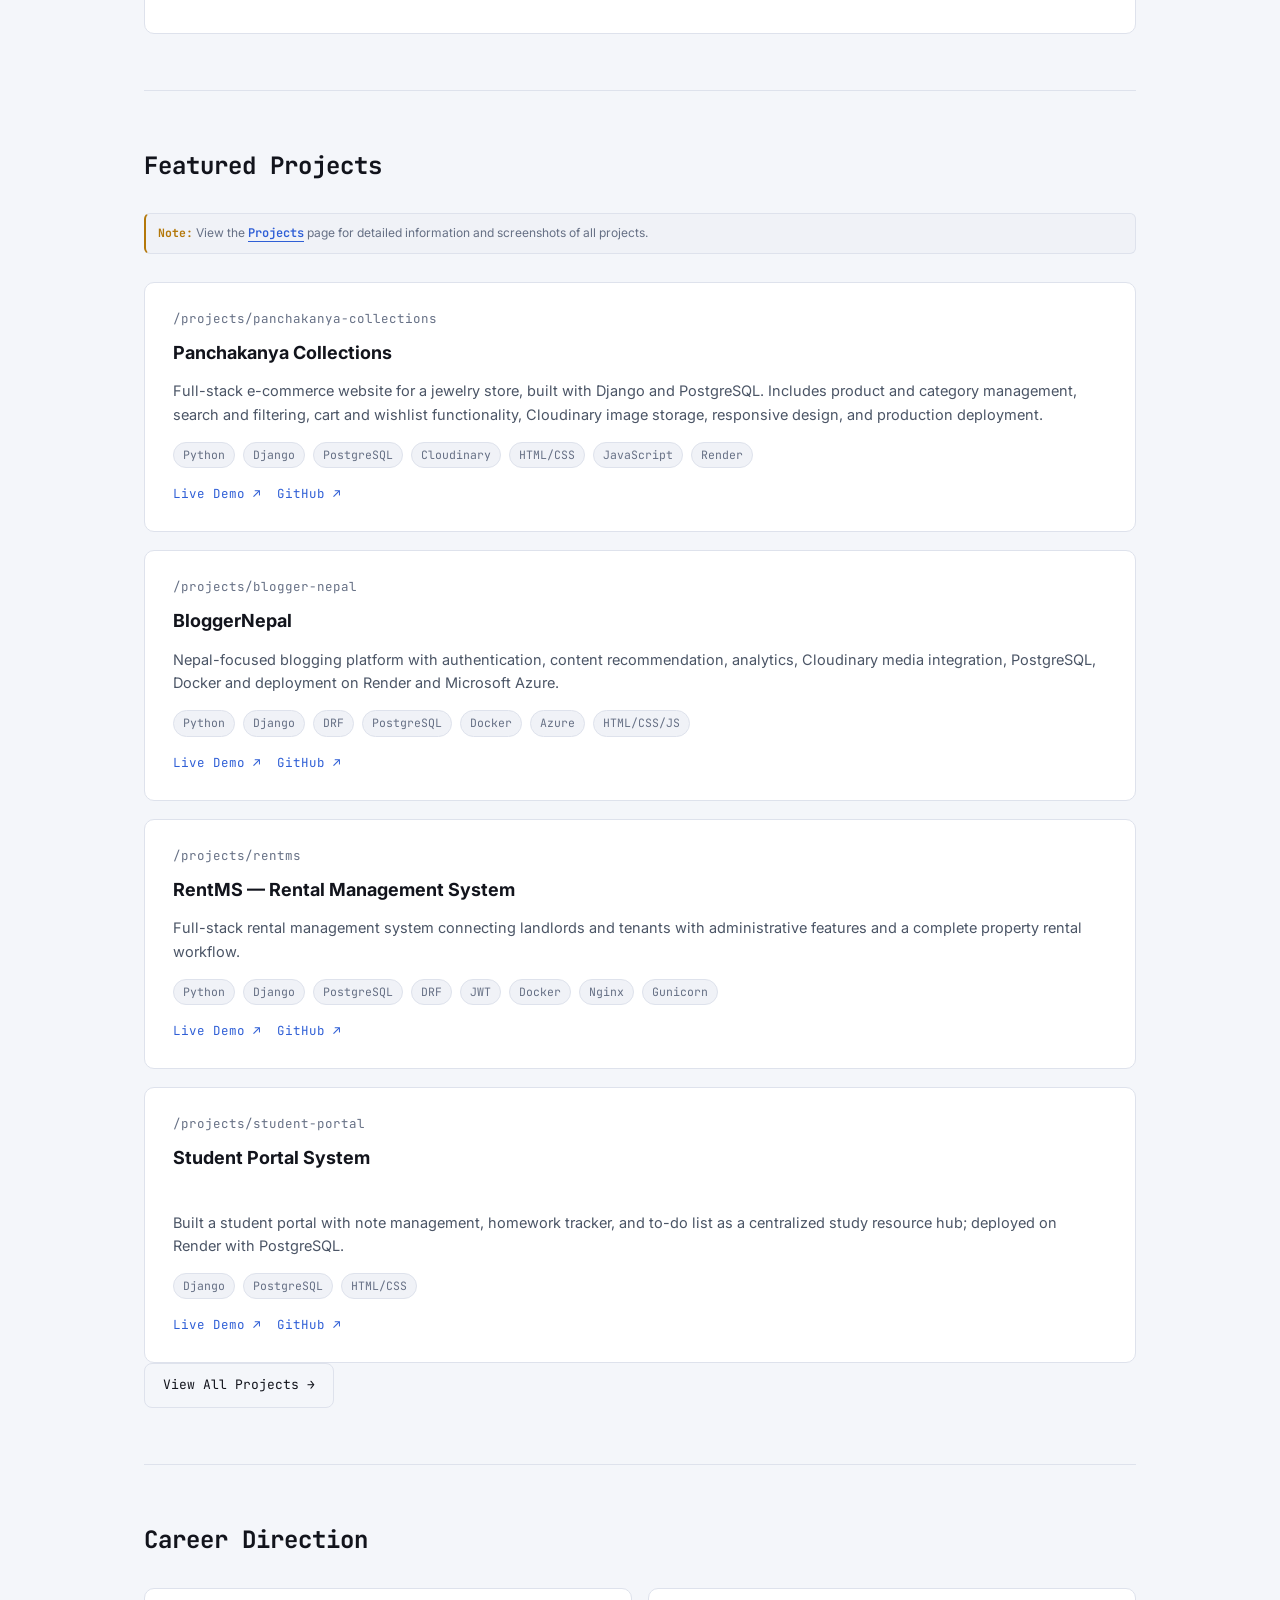
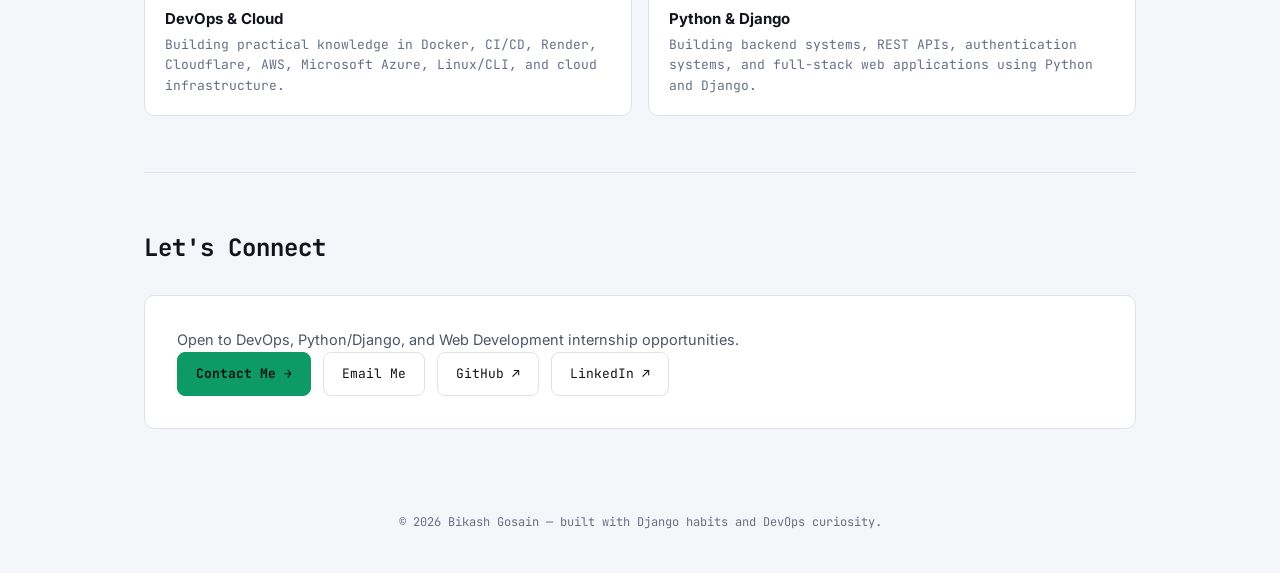
==== commit ce1aad48: "Refactor code structure for improved readability and maintainability" ====
--- a/index.html
+++ b/index.html
@@ -322,14 +322,65 @@
       View the <a href="projects.html">Projects</a> page for detailed information
       and screenshots of all projects.
     </p>
-    <p class="card-note">
+<br>
+    <!-- <p class="card-note">
       <strong>⚠️ Live Demo Note:</strong>
       The live demo is hosted on Render's free tier, so it may take a few seconds to load after periods of inactivity due to the service going to sleep. The demo may also currently return a 500 server error because the free PostgreSQL database associated with the deployment has expired. If the live demo is unavailable, please contact me for access to the source code and instructions for running the project locally.
-    </p><br>
+    </p><br> -->
 
 
       <div class="projects">
 
+              <!-- Panchakanya Collections Project -->
+
+<article class="card">
+
+  <div class="card-top">
+    <span class="card-route">/projects/panchakanya-collections</span>
+  </div>
+
+  <h2 class="card-title">
+    Panchakanya Collections
+  </h2>
+
+  <p class="card-desc">
+    Full-stack e-commerce website for a jewelry store, built with
+    Django and PostgreSQL. Includes product and category management,
+    search and filtering, cart and wishlist functionality,
+    Cloudinary image storage, responsive design, and production deployment.
+  </p>
+
+  <div class="tags">
+    <span class="tag">Python</span>
+    <span class="tag">Django</span>
+    <span class="tag">PostgreSQL</span>
+    <span class="tag">Cloudinary</span>
+    <span class="tag">HTML/CSS</span>
+    <span class="tag">JavaScript</span>
+    <span class="tag">Render</span>
+  </div>
+
+  <div class="card-links">
+
+    <a
+      href="https://panchakanya-collections.onrender.com"
+      target="_blank"
+      rel="noopener">
+      Live Demo ↗
+    </a>
+
+    <a
+      href="https://github.com/BikashGosain/panchakanya-collections"
+      target="_blank"
+      rel="noopener">
+      GitHub ↗
+    </a>
+
+
+
+  </div>
+
+</article>
 
         <!-- BloggerNepal -->
 
@@ -438,56 +489,7 @@
           </div>
 
         </article>
-              <!-- Panchakanya Collections Project -->
-
-<article class="card">
-
-  <div class="card-top">
-    <span class="card-route">/projects/panchakanya-collections</span>
-  </div>
-
-  <h2 class="card-title">
-    Panchakanya Collections
-  </h2>
-
-  <p class="card-desc">
-    Full-stack e-commerce website for a jewelry store, built with
-    Django and PostgreSQL. Includes product and category management,
-    search and filtering, cart and wishlist functionality,
-    Cloudinary image storage, responsive design, and production deployment.
-  </p>
-
-  <div class="tags">
-    <span class="tag">Python</span>
-    <span class="tag">Django</span>
-    <span class="tag">PostgreSQL</span>
-    <span class="tag">Cloudinary</span>
-    <span class="tag">HTML/CSS</span>
-    <span class="tag">JavaScript</span>
-    <span class="tag">Render</span>
-  </div>
-
-  <div class="card-links">
-
-    <a
-      href="https://panchakanya-collections.onrender.com"
-      target="_blank"
-      rel="noopener">
-      Live Demo ↗
-    </a>
-
-    <a
-      href="https://github.com/BikashGosain/panchakanya-collections"
-      target="_blank"
-      rel="noopener">
-      GitHub ↗
-    </a>
-
-
-
-  </div>
-
-</article>
+
 
       <!-- Student Portal -->
 
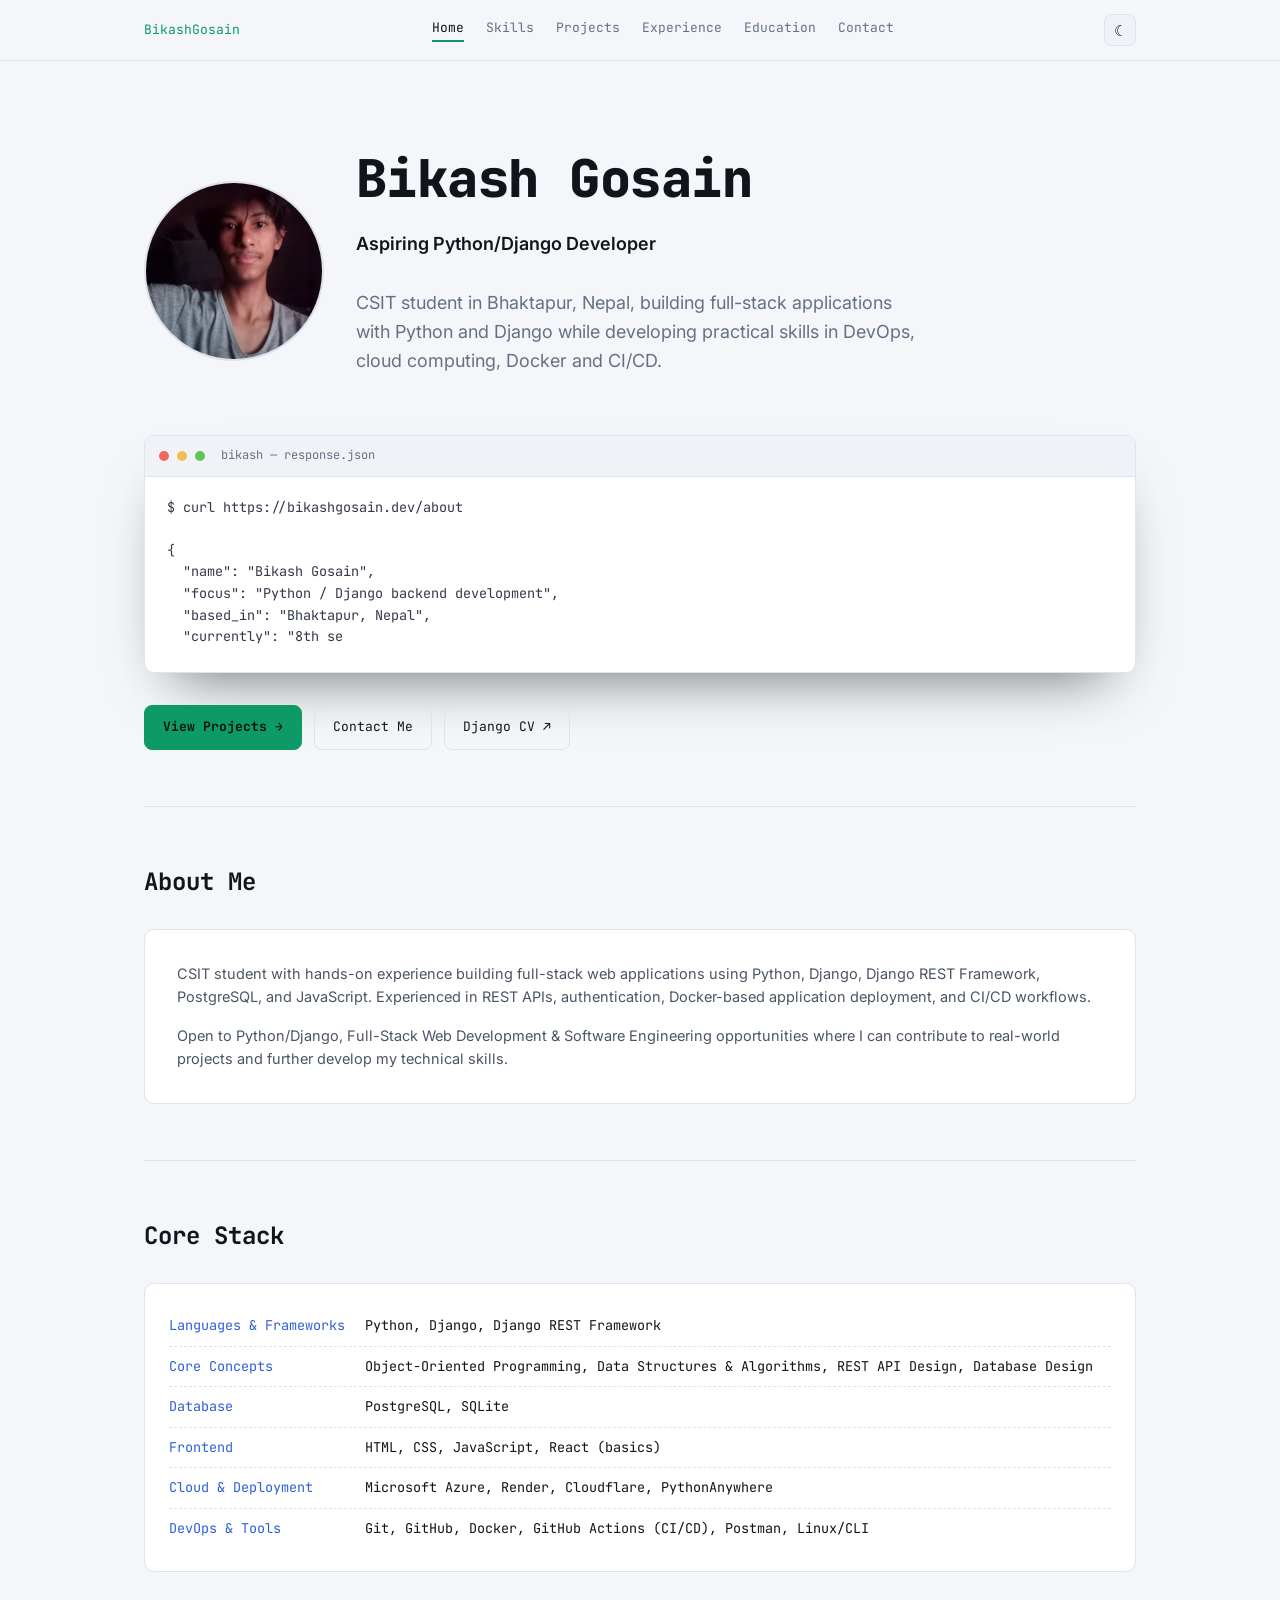
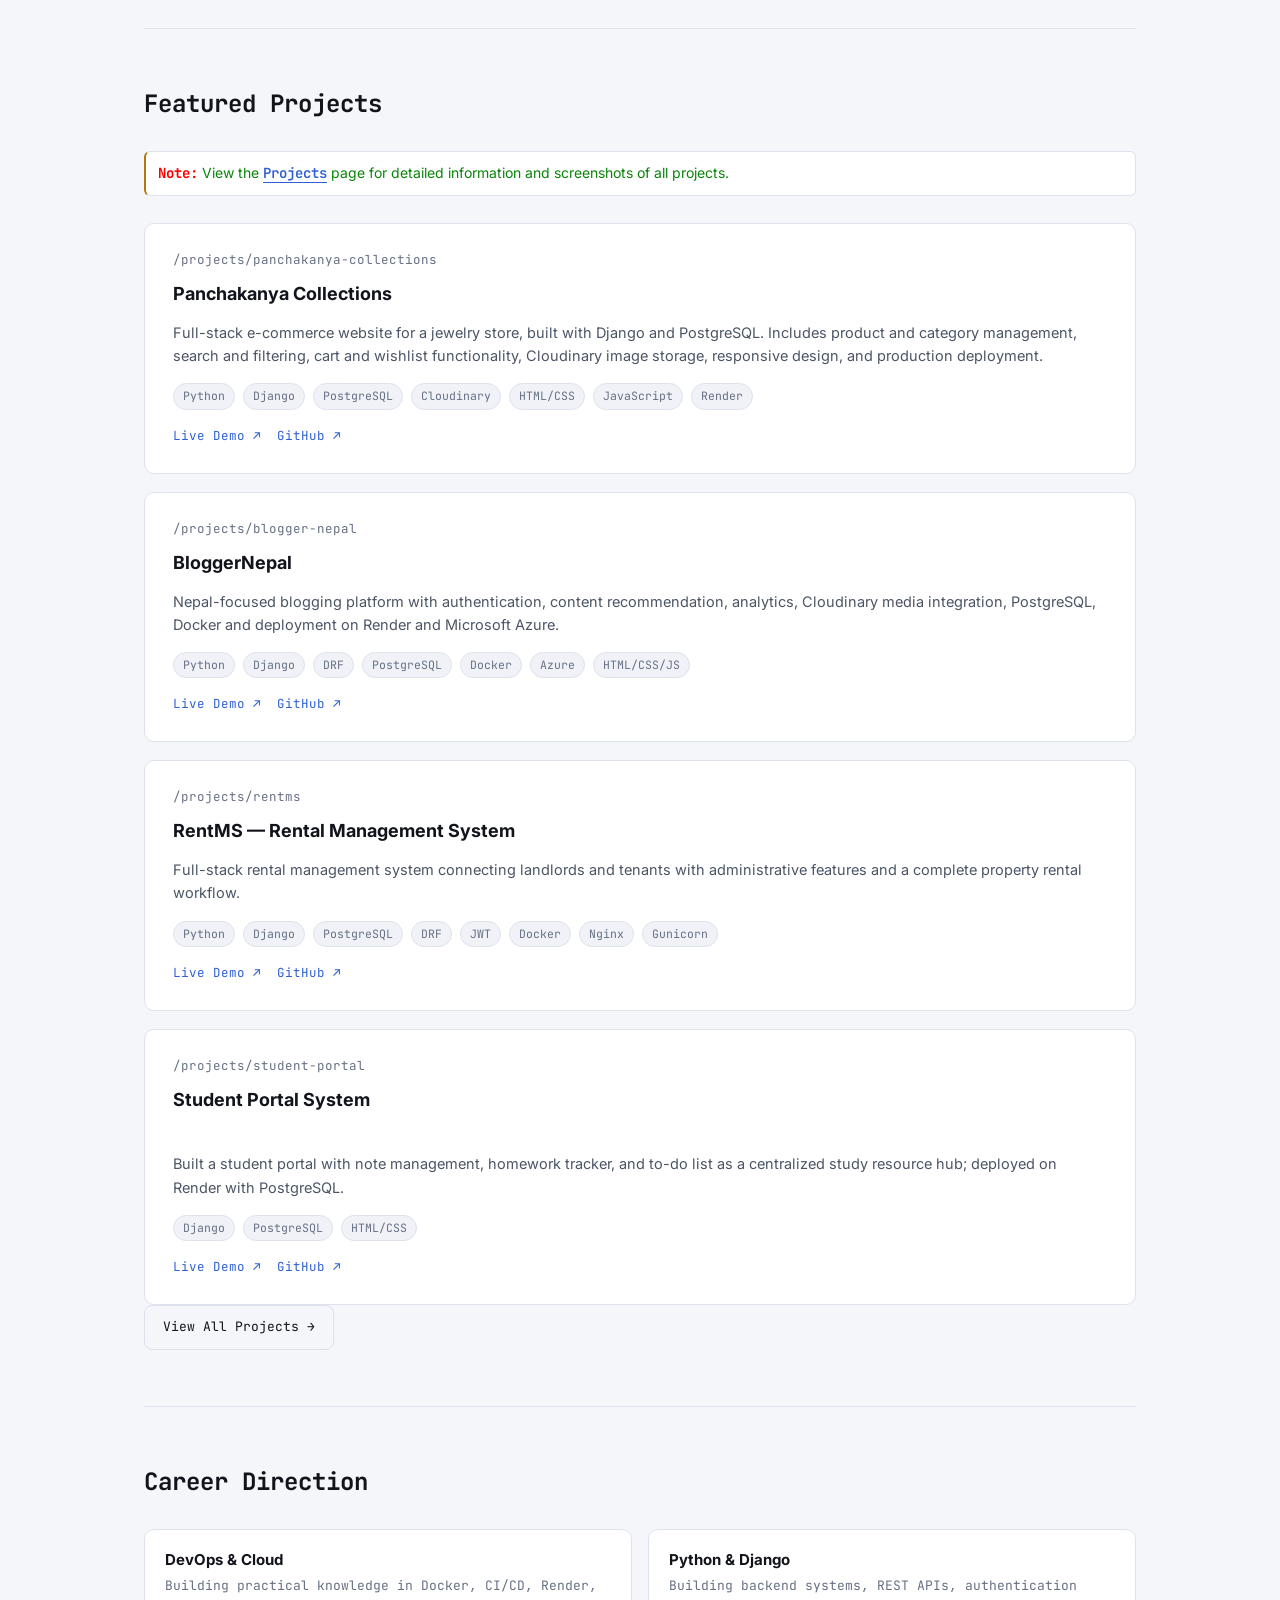
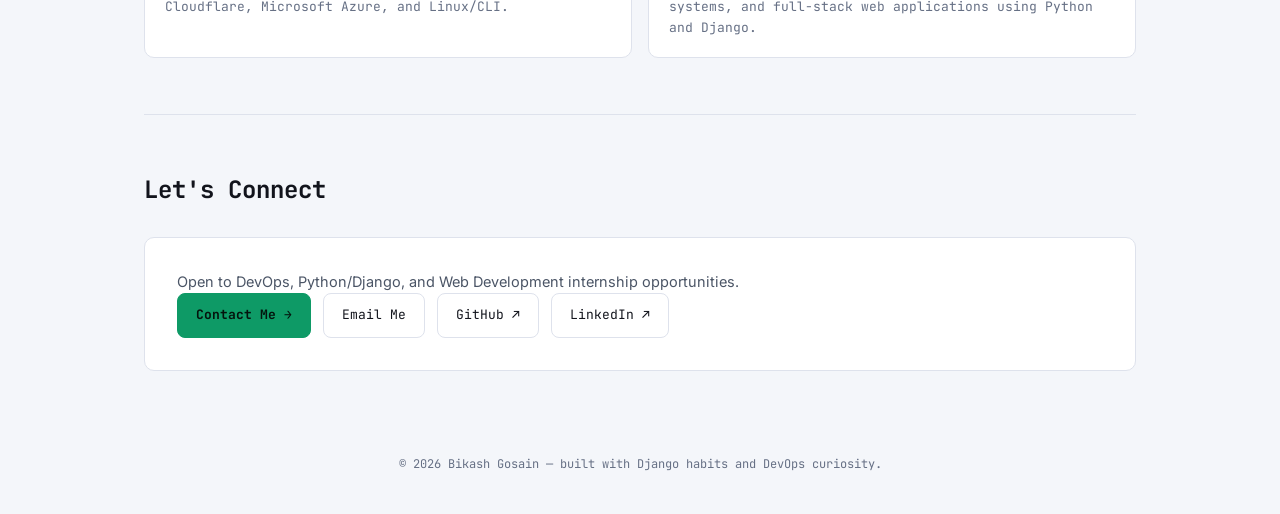
==== commit 14ceec3b: "updated skill sections" ====
--- a/index.html
+++ b/index.html
@@ -5,7 +5,7 @@
   <meta charset="UTF-8">
   <meta name="viewport" content="width=device-width, initial-scale=1.0">
 
-  <title>Bikash Gosain — DevOps Engineer & Python/Django Developer</title>
+  <title>Bikash Gosain — Python/Django Developer</title>
 
   <link rel="preconnect" href="https://fonts.googleapis.com">
   <link rel="preconnect" href="https://fonts.gstatic.com" crossorigin>
@@ -86,9 +86,7 @@
           </h1>
 
           <p class="role-line">
-            <b>Aspiring DevOps Engineer</b>
-            <span> | </span>
-            <b>Python / Django Developer</b>
+            <b>Aspiring Python/Django Developer</b>
           </p>
 
           <p class="role-line">
@@ -141,9 +139,9 @@
         </a>
 
 
-        <a class="btn ghost" href="assets/cv/Bikash-Gosain-DevOps-CV.pdf" target="_blank">
+        <!-- <a class="btn ghost" href="assets/cv/Bikash-Gosain-DevOps-CV.pdf" target="_blank">
           DevOps CV ↗
-        </a>
+        </a> -->
 
 
         <a class="btn ghost" href="assets/cv/Bikash-Gosain-Django-CV.pdf" target="_blank">
@@ -183,17 +181,7 @@
 
         <p style="margin:16px 0 0; color:var(--muted-text); font-size:14.5px;">
 
-          Currently developing my DevOps and cloud skills through
-          practical training and coursework involving AWS,
-          Microsoft Azure, Docker, containerization,
-          and GitHub Actions.
-
-        </p>
-
-
-        <p style="margin:16px 0 0; color:var(--muted-text); font-size:14.5px;">
-
-          Open to DevOps, Python/Django, Full-Stack Web Development & Software Engineering
+          Open to Python/Django, Full-Stack Web Development & Software Engineering
           opportunities where I can contribute to real-world projects and further develop my technical skills.
 
         </p>
@@ -222,7 +210,7 @@
         <div class="config-row">
 
           <span class="config-key">
-            backend
+            Languages & Frameworks
           </span>
 
           <span class="config-val">
@@ -233,28 +221,30 @@
 
 
 
+        <!-- 
         <div class="config-row">
 
           <span class="config-key">
-            cloud
+            Cloud
           </span>
 
           <span class="config-val">
             AWS, Microsoft Azure, Render, Cloudflare
           </span>
 
-        </div>
+        </div> 
+        -->
 
 
 
         <div class="config-row">
 
           <span class="config-key">
-            devops
+            Core Concepts
           </span>
 
           <span class="config-val">
-            Docker, GitHub Actions (CI/CD)
+            Object-Oriented Programming, Data Structures & Algorithms, REST API Design, Database Design
           </span>
 
         </div>
@@ -264,11 +254,11 @@
         <div class="config-row">
 
           <span class="config-key">
-            database
+            Database
           </span>
 
           <span class="config-val">
-            PostgreSQL, MySQL, SQLite
+            PostgreSQL, SQLite
           </span>
 
         </div>
@@ -278,25 +268,37 @@
         <div class="config-row">
 
           <span class="config-key">
-            frontend
+            Frontend
           </span>
 
           <span class="config-val">
-            HTML, CSS, JavaScript
-          </span>
-
-        </div>
-
-
+            HTML, CSS, JavaScript, React (basics)
+          </span>
+
+        </div>
+        
 
         <div class="config-row">
 
           <span class="config-key">
-            tools
+            Cloud & Deployment
           </span>
 
           <span class="config-val">
-            Git, GitHub, VS Code, Postman, Linux/CLI
+            Microsoft Azure, Render, Cloudflare, PythonAnywhere
+          </span>
+
+        </div>
+
+
+        <div class="config-row">
+
+          <span class="config-key">
+            DevOps & Tools
+          </span>
+
+          <span class="config-val">
+            Git, GitHub, Docker, GitHub Actions (CI/CD), Postman, Linux/CLI
           </span>
 
         </div>
@@ -575,8 +577,8 @@
           <p>
 
             Building practical knowledge in Docker,
-            CI/CD, Render, Cloudflare, AWS, Microsoft Azure,
-            Linux/CLI, and cloud infrastructure.
+            CI/CD, Render, Cloudflare, Microsoft Azure, and
+            Linux/CLI.
 
           </p>
 
--- a/style.css
+++ b/style.css
@@ -1127,9 +1127,9 @@
 
   padding:10px 12px;
 
-  color:var(--fog);
-
-  background:var(--panel-alt);
+  color:rgb(9, 133, 9);
+
+  background:white;
 
   border:1px solid var(--line);
 
@@ -1139,18 +1139,18 @@
 
   font-family:var(--sans);
 
-  font-size:12px;
+  font-size:14px;
 
   line-height:1.55;
 }
 
 
 .card-note strong{
-  color:var(--warn);
-
-  font-family:var(--mono);
-
-  font-size:11.5px;
+  color:red;
+
+  font-family:var(--mono);
+
+  font-size:14px;
 }
 
 
